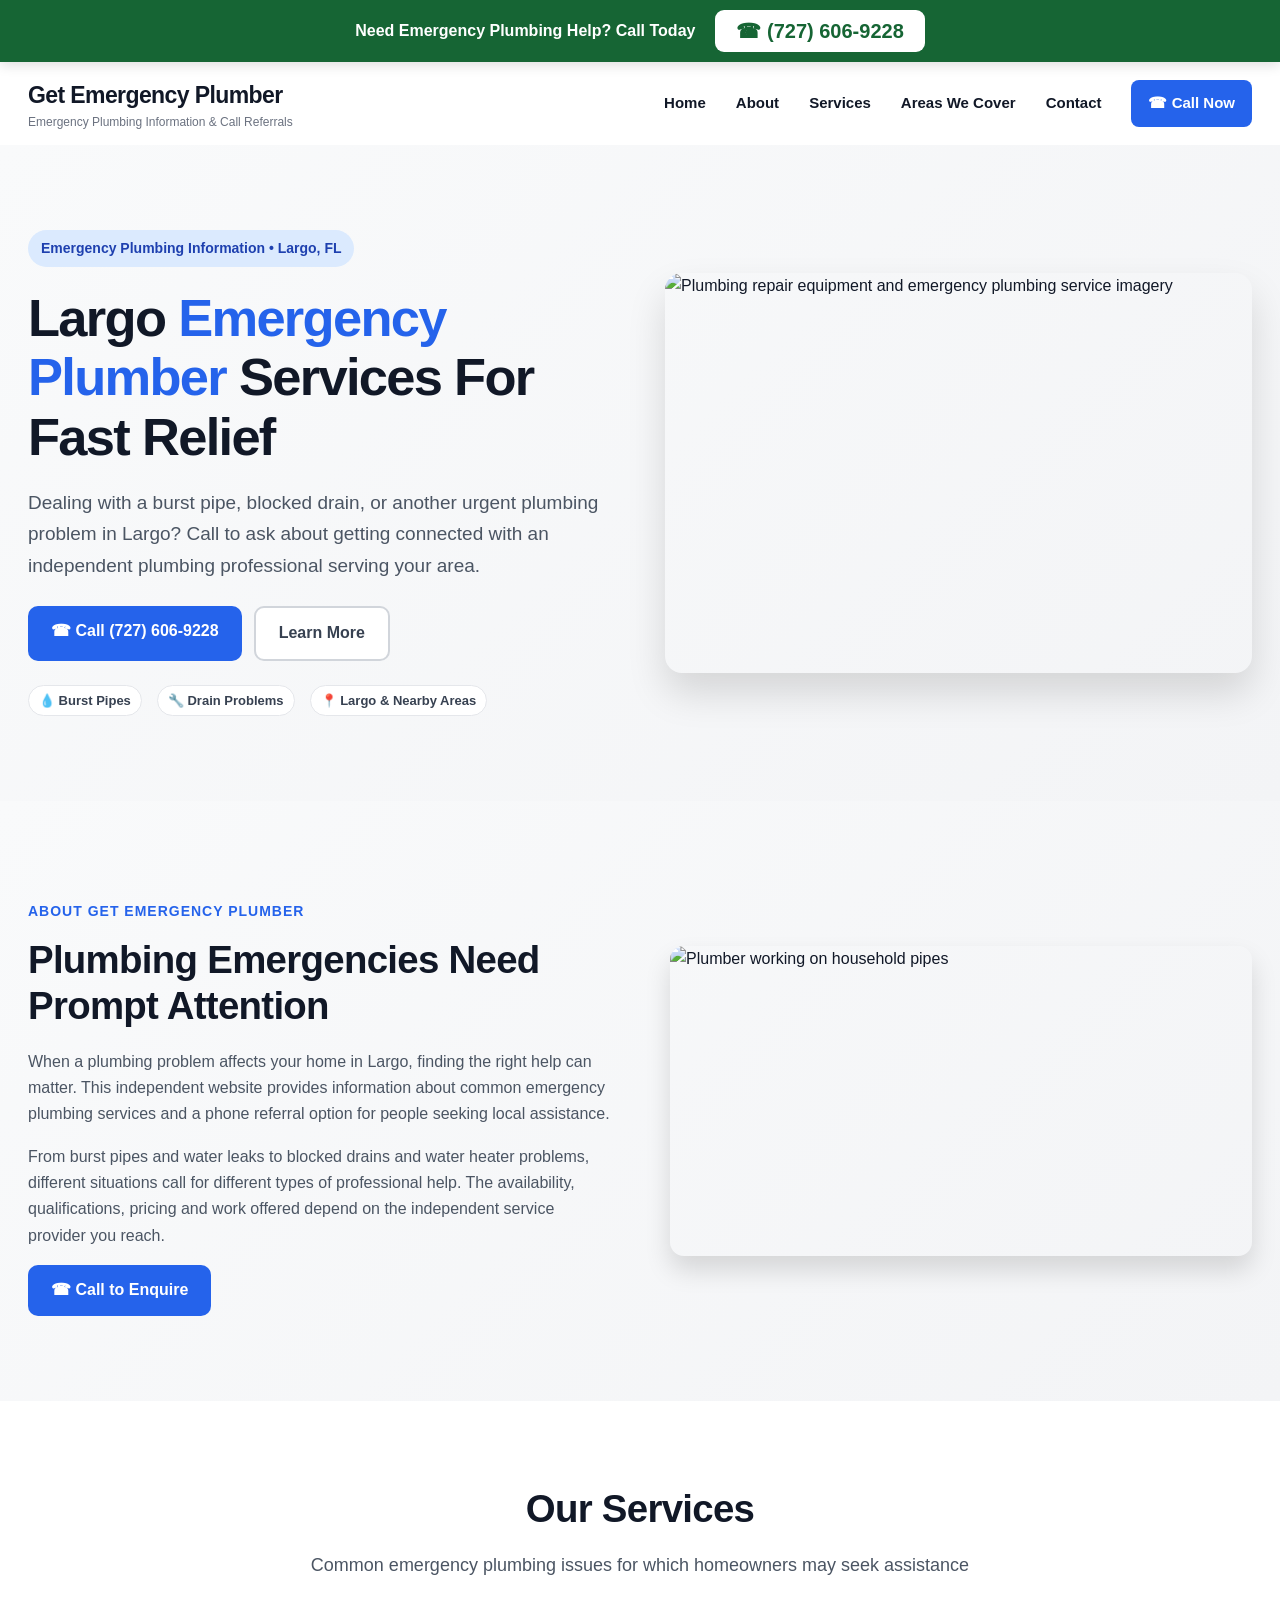
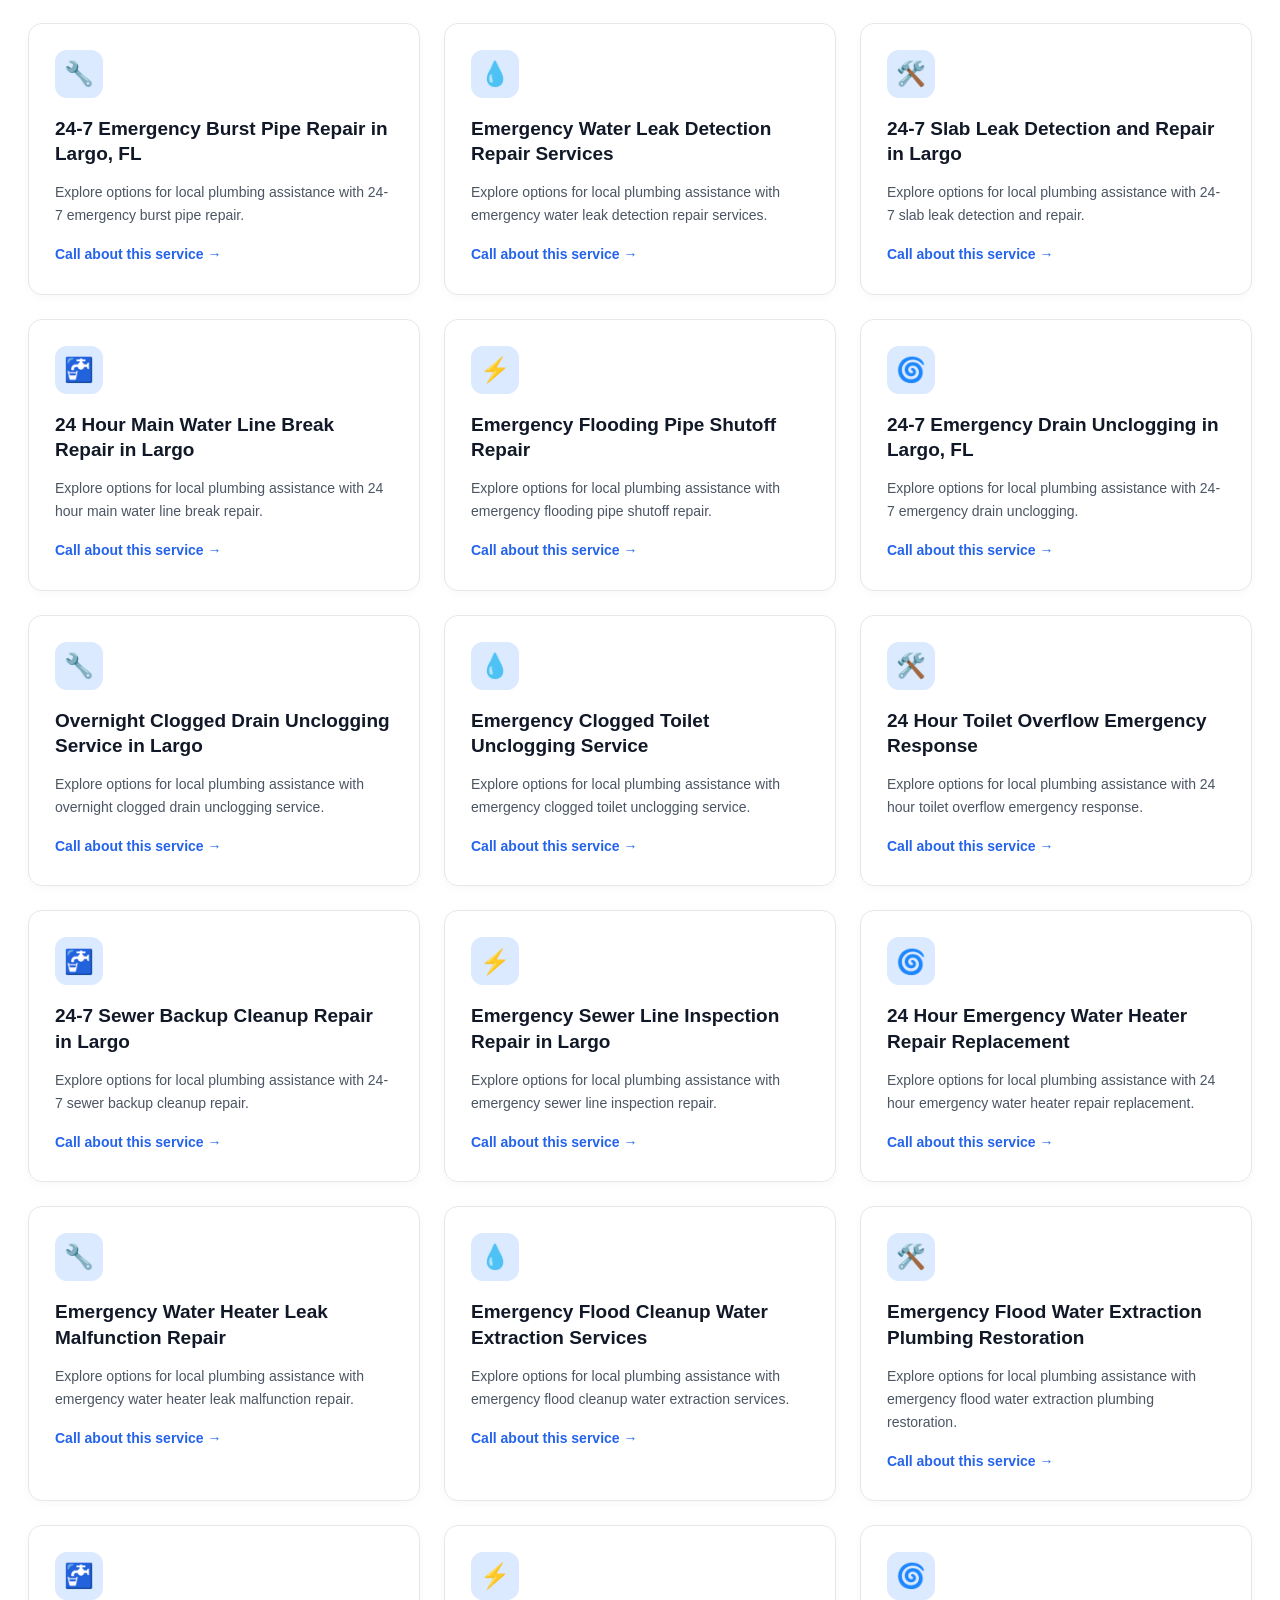
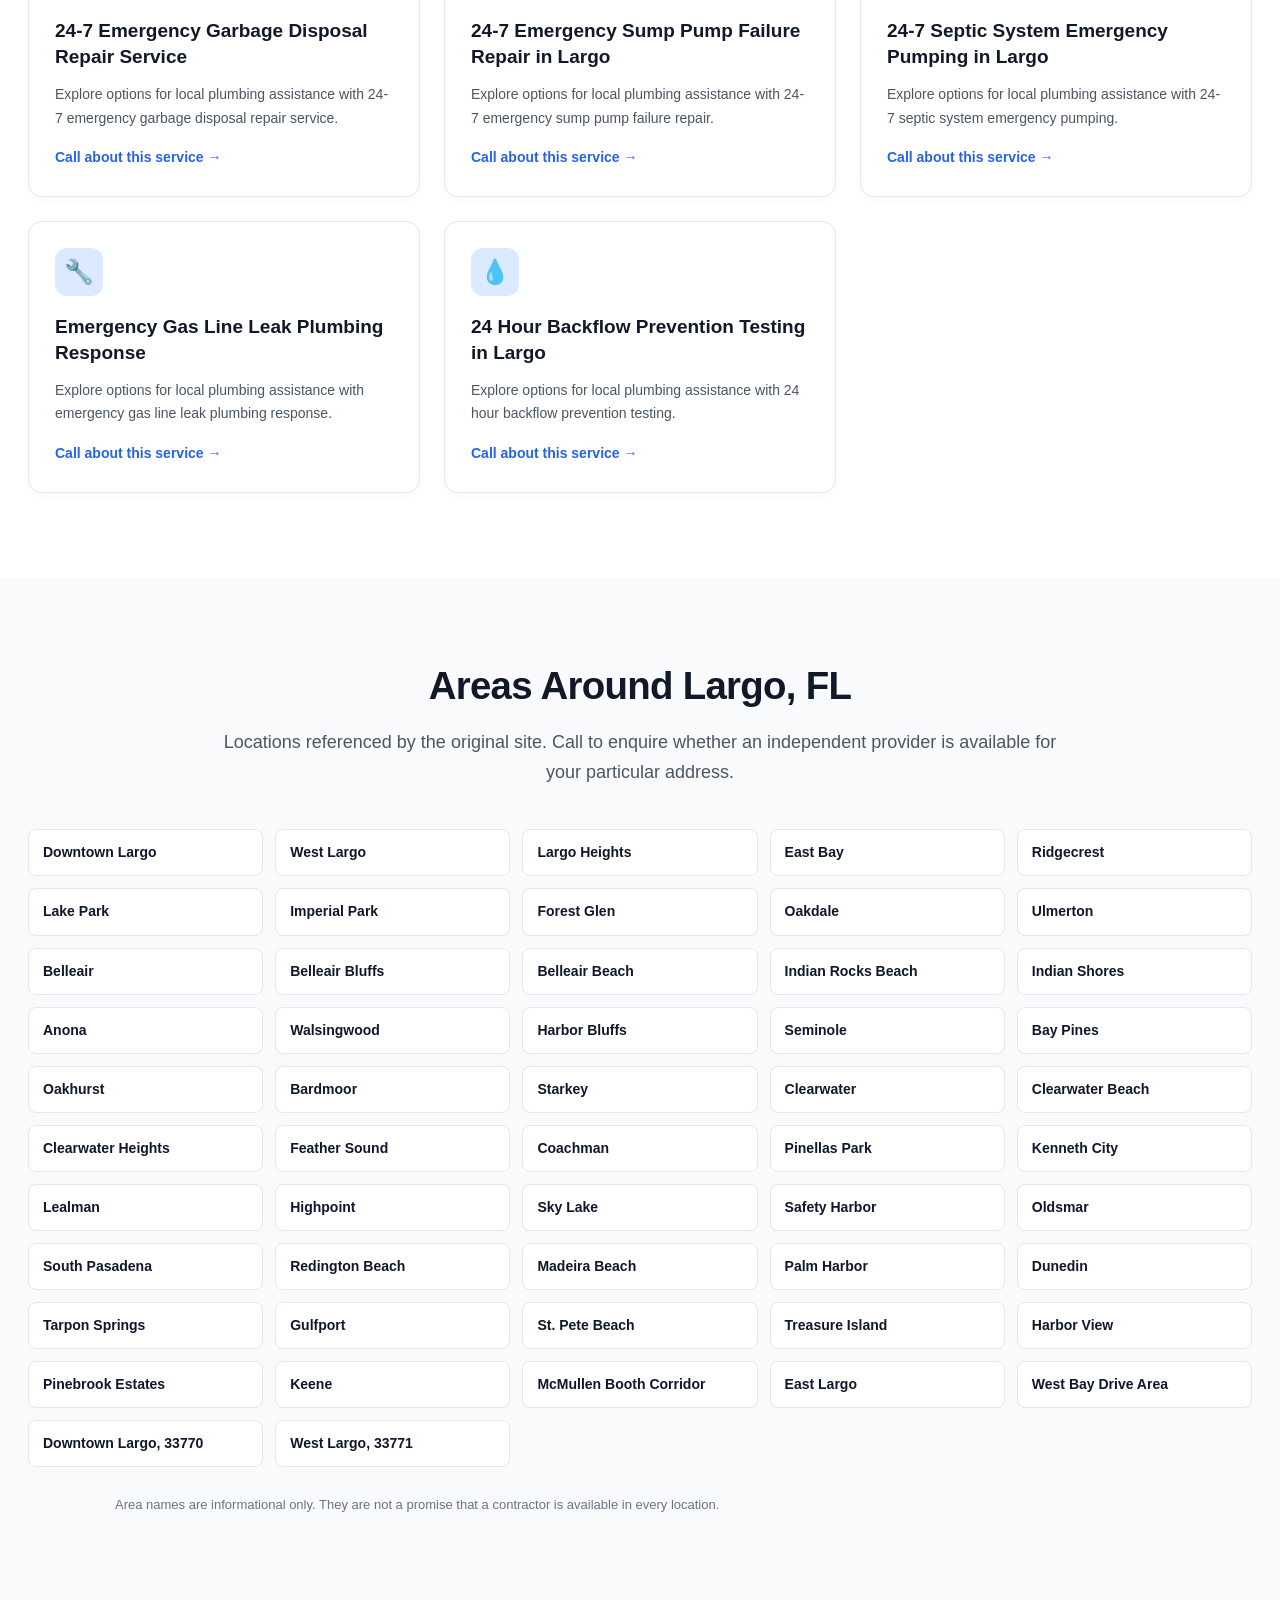
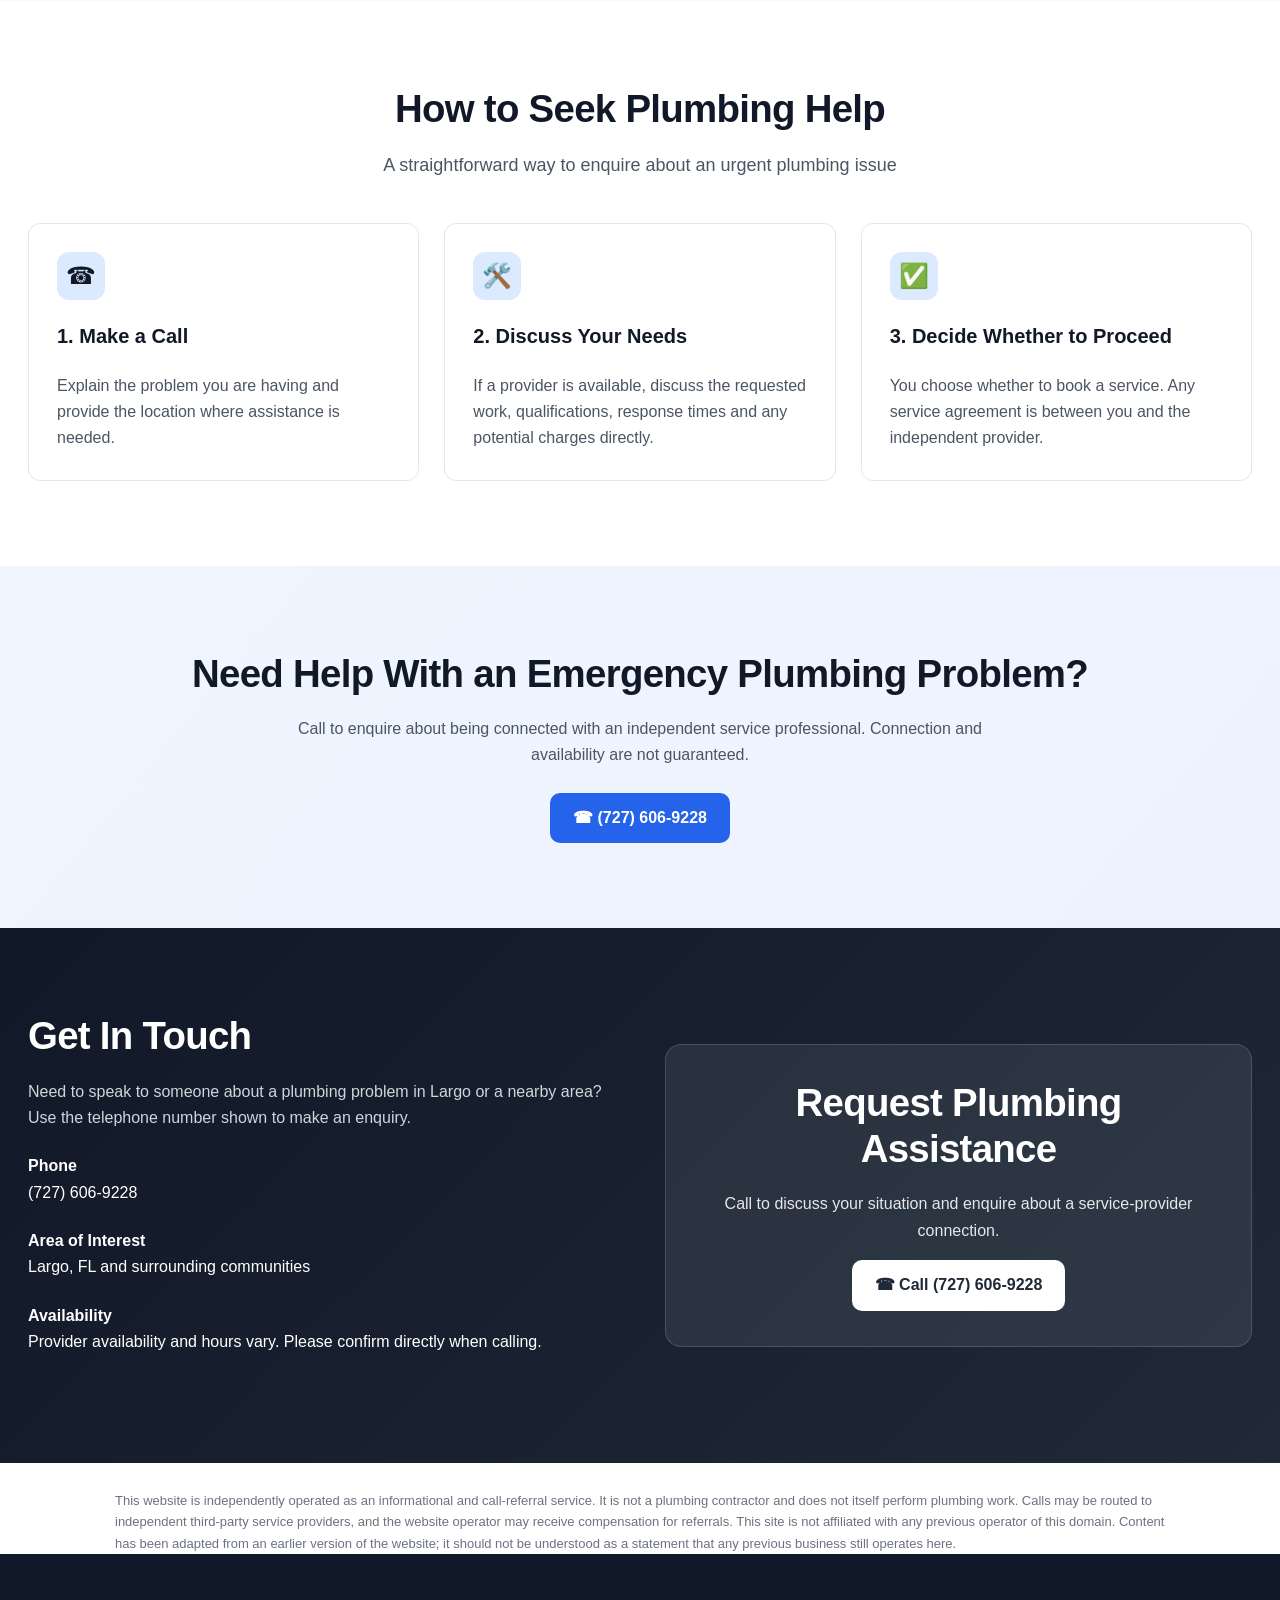
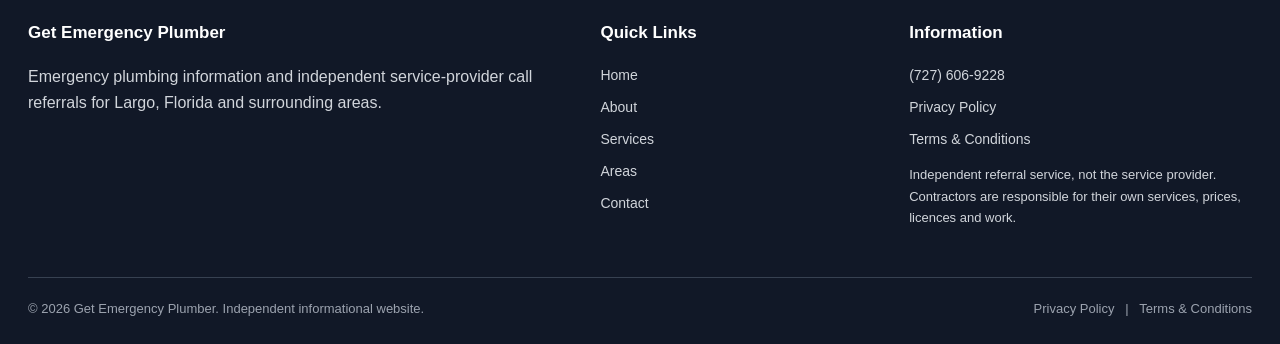
==== index.html @ c69ee67d "Add files via upload" ====
<!doctype html><html lang="en"><head><meta charset="utf-8"><meta name="viewport" content="width=device-width,initial-scale=1"><title>Emergency Plumbing Information in Largo, FL | Get Emergency Plumber</title><meta name="description" content="Looking for emergency plumbing help in Largo, Florida? Explore common plumbing emergencies and call to inquire about connecting with an independent service professional."><link rel="canonical" href="https://getemergencyplumber.com/"><meta property="og:type" content="website"><meta property="og:url" content="https://getemergencyplumber.com/"><meta property="og:title" content="Get Emergency Plumber | Largo, FL"><meta property="og:description" content="Emergency plumbing information and independent contractor call referrals in Largo, Florida."><meta property="og:image" content="https://getemergencyplumber.com/assets/emergency-plumber-largo-banner-33770.jpg"><style>
:root{--navy:#111827;--dark:#1f2937;--blue:#2563eb;--green:#16a34a;--gray:#4b5563;--line:#e5e7eb}*{box-sizing:border-box}html{scroll-behavior:smooth;scroll-padding-top:120px}body{margin:0;color:#111827;background:#fff;font:16px/1.65 Inter,-apple-system,BlinkMacSystemFont,"Segoe UI",Arial,sans-serif}a{color:inherit;text-decoration:none}button{font:inherit;cursor:pointer}img{max-width:100%;display:block}.container{max-width:1280px;padding:0 28px;margin:auto}.call-strip{position:sticky;top:0;z-index:1100;background:#166534;color:#fff;padding:10px 20px;box-shadow:0 3px 12px #0002}.call-strip .strip-inner{max-width:1280px;margin:auto;display:flex;align-items:center;justify-content:center;gap:20px;flex-wrap:wrap}.strip-message{font-size:16px;font-weight:700}.strip-button{display:inline-block;background:#fff;color:#166534;padding:9px 21px;border-radius:9px;font-size:20px;font-weight:800;line-height:1.2;transition:transform .2s}.strip-button:hover,.btn:hover{transform:translateY(-2px)}.main-header{background:#fff;box-shadow:0 4px 9px #0001}.header-content{height:83px;display:flex;align-items:center;justify-content:space-between;gap:25px}.brand-title{font-weight:800;font-size:23px;color:#111827;letter-spacing:-.6px}.brand-sub{font-size:12px;color:#6b7280;line-height:1.2}.nav-links{display:flex;align-items:center;gap:30px;font-weight:600;font-size:15px}.nav-links a:hover{color:var(--blue)}.nav-call{background:#2563eb;color:#fff!important;border-radius:8px;padding:11px 17px}.menu-toggle{display:none;background:none;border:1px solid #d1d5db;border-radius:8px;padding:6px 12px}.hero{background:linear-gradient(135deg,#f9fafb,#f3f4f6);padding:85px 0}.hero-grid,.about-grid,.contact-grid{display:grid;grid-template-columns:1fr 1fr;gap:50px;align-items:center}.hero-label{display:inline-flex;padding:7px 13px;color:#1e40af;background:#dbeafe;border-radius:99px;font-size:14px;font-weight:700}.hero h1{font-size:clamp(36px,4.1vw,54px);line-height:1.13;letter-spacing:-1.7px;margin:21px 0}.hero h1 span{color:#2563eb}.hero p{font-size:19px;color:#4b5563;margin:0 0 25px}.hero-image{width:100%;height:400px;object-fit:cover;border-radius:17px;box-shadow:0 20px 38px #0002}.btn{border-radius:10px;display:inline-block;padding:15px 23px;font-weight:750;transition:transform .2s;line-height:1.3}.btn-primary{background:#2563eb;color:white}.btn-outline{border:2px solid #d1d5db;color:#374151;background:white}.hero-buttons{display:flex;gap:12px;flex-wrap:wrap}.tag-row{margin-top:24px;display:flex;gap:15px;flex-wrap:wrap;color:#374151;font-size:13px;font-weight:650}.tag-row span{background:white;border:1px solid #e5e7eb;border-radius:20px;padding:4px 10px}.section{padding:85px 0}.section-light{background:linear-gradient(135deg,#f9fafb,#f3f4f6)}.section h2{font-size:clamp(29px,3vw,39px);line-height:1.2;letter-spacing:-.7px;margin:0 0 19px}.section p{color:#4b5563}.about-grid{gap:60px}.about-image{width:100%;min-height:310px;max-height:440px;object-fit:cover;border-radius:14px;box-shadow:0 14px 26px #0002}.eyebrow{color:#2563eb!important;font-weight:700;font-size:14px;text-transform:uppercase;letter-spacing:1px}.section-intro{text-align:center;max-width:850px;margin:0 auto 42px}.section-intro p{font-size:18px;margin:0}.service-grid{display:grid;grid-template-columns:repeat(3,minmax(0,1fr));gap:24px}.service-card{padding:26px;border:1px solid #e5e7eb;border-radius:14px;box-shadow:0 2px 10px #00000008;transition:box-shadow .2s}.service-card:hover{box-shadow:0 12px 25px #00000015}.service-icon{height:48px;width:48px;display:flex;align-items:center;justify-content:center;background:#dbeafe;border-radius:12px;font-size:24px;margin-bottom:18px}.service-card h3{font-size:19px;line-height:1.35;margin:0 0 10px}.service-card p{font-size:14px;line-height:1.65}.inline-link{font-size:14px;color:#2563eb;font-weight:700}.areas{background:#f8fafc}.areas-grid{display:grid;grid-template-columns:repeat(auto-fill,minmax(225px,1fr));gap:12px}.area-pill{border:1px solid #e5e7eb;background:white;color:#0f172a;border-radius:8px;padding:11px 14px;font-weight:550;font-size:14px}.inform-grid{display:grid;grid-template-columns:repeat(3,minmax(0,1fr));gap:25px}.inform-card{border:1px solid var(--line);border-radius:12px;padding:28px;background:#fff}.inform-card h3{font-size:20px}.inform-card p{margin-bottom:0}.service-callout{background:linear-gradient(130deg,#eff6ff,#eef2ff);text-align:center}.service-callout p{max-width:760px;margin:0 auto 24px}.contact-section{background:linear-gradient(135deg,#111827,#1f2937);color:white}.contact-section p{color:#d1d5db}.contact-section h2{color:#fff}.contact-detail{margin:22px 0}.contact-detail strong{display:block;color:white}.contact-panel{background:#ffffff14;border:1px solid #ffffff26;border-radius:16px;padding:35px;text-align:center}.contact-panel p{color:#e5e7eb}.contact-panel .btn{background:#fff;color:#1f2937}.disclosure{font-size:13px!important;color:#6b7280!important;max-width:1050px;margin:27px auto 0}.footer{background:#111827;color:white;padding:48px 0 25px}.footer-grid{display:grid;grid-template-columns:2fr 1fr 1.3fr;gap:45px}.footer p,.footer small{color:#d1d5db}.footer h3{font-size:17px}.footer-links{display:grid;gap:9px;font-size:14px;color:#d1d5db}.footer a:hover{text-decoration:underline}.footer-bottom{border-top:1px solid #374151;margin-top:35px;padding-top:20px;color:#9ca3af;font-size:13px;display:flex;gap:12px;flex-wrap:wrap;justify-content:space-between}.floating-call{display:none}.sr-only{position:absolute;width:1px;height:1px;overflow:hidden;clip:rect(0,0,0,0)}@media(max-width:900px){.hero-grid,.about-grid,.contact-grid{grid-template-columns:1fr}.service-grid,.inform-grid{grid-template-columns:repeat(2,1fr)}.hero-image{height:auto;max-height:430px}.nav-links{display:none;position:absolute;left:0;right:0;top:auto;background:#fff;box-shadow:0 7px 12px #0002;padding:20px 30px;flex-direction:column;align-items:flex-start;z-index:1000}.nav-links.open{display:flex}.main-header{position:relative}.menu-toggle{display:block}.footer-grid{grid-template-columns:1fr 1fr}}@media(max-width:600px){.container{padding:0 18px}.call-strip{padding:9px 10px}.strip-message{font-size:13px}.strip-button{font-size:17px;padding:7px 12px}.header-content{height:71px}.brand-title{font-size:20px}.hero,.section{padding:55px 0}.hero-grid,.about-grid{gap:30px}.hero h1{font-size:37px}.hero p{font-size:17px}.hero-image{max-height:280px}.service-grid,.inform-grid,.footer-grid{grid-template-columns:1fr}.section h2{font-size:30px}.hero-buttons .btn{width:100%;text-align:center}.contact-panel{padding:24px}.footer-bottom{display:block}.floating-call{display:block;position:fixed;bottom:18px;right:15px;background:#16a34a;color:#fff;padding:12px 18px;border-radius:45px;z-index:1005;box-shadow:0 5px 20px #0004;font-weight:800}}
</style></head><body>
<div class="call-strip"><div class="strip-inner"><span class="strip-message">Need Emergency Plumbing Help? Call Today</span><a class="strip-button" href="tel:17276069228" aria-label="Call 727 606 9228">☎ (727) 606-9228</a></div></div>
<header class="main-header"><div class="container header-content"><a href="https://getemergencyplumber.com/" aria-label="Get Emergency Plumber home"><div class="brand-title">Get Emergency Plumber</div><div class="brand-sub">Emergency Plumbing Information &amp; Call Referrals</div></a><button type="button" class="menu-toggle" id="menu-toggle" aria-expanded="false" aria-controls="primary-nav">☰ Menu</button><nav id="primary-nav" class="nav-links" aria-label="Main navigation"><a href="#home">Home</a><a href="#about">About</a><a href="#services">Services</a><a href="#areas">Areas We Cover</a><a href="#contact">Contact</a><a href="tel:17276069228" class="nav-call">☎ Call Now</a></nav></div></header>
<main><section class="hero" id="home"><div class="container hero-grid"><div><span class="hero-label">Emergency Plumbing Information • Largo, FL</span><h1>Largo <span>Emergency Plumber</span> Services For Fast Relief</h1><p>Dealing with a burst pipe, blocked drain, or another urgent plumbing problem in Largo? Call to ask about getting connected with an independent plumbing professional serving your area.</p><div class="hero-buttons"><a href="tel:17276069228" class="btn btn-primary">☎ Call (727) 606-9228</a><a href="#services" class="btn btn-outline">Learn More</a></div><div class="tag-row"><span>💧 Burst Pipes</span><span>🔧 Drain Problems</span><span>📍 Largo &amp; Nearby Areas</span></div></div><div><img class="hero-image" src="assets/emergency-plumber-largo-banner-33770.jpg" alt="Plumbing repair equipment and emergency plumbing service imagery"></div></div></section>
<section class="section section-light" id="about"><div class="container about-grid"><div><p class="eyebrow">About Get Emergency Plumber</p><h2>Plumbing Emergencies Need Prompt Attention</h2><p>When a plumbing problem affects your home in Largo, finding the right help can matter. This independent website provides information about common emergency plumbing services and a phone referral option for people seeking local assistance.</p><p>From burst pipes and water leaks to blocked drains and water heater problems, different situations call for different types of professional help. The availability, qualifications, pricing and work offered depend on the independent service provider you reach.</p><a class="btn btn-primary" href="tel:17276069228">☎ Call to Enquire</a></div><img class="about-image" src="assets/emergency-plumber-largo-about-33770.jpg" alt="Plumber working on household pipes"></div></section>
<section class="section" id="services"><div class="container"><div class="section-intro"><h2>Our Services</h2><p>Common emergency plumbing issues for which homeowners may seek assistance</p></div><div class="service-grid"><article class="service-card"><div class="service-icon">🔧</div><h3>24-7 Emergency Burst Pipe Repair in Largo, FL</h3><p>Explore options for local plumbing assistance with 24-7 emergency burst pipe repair.</p><a href="tel:17276069228" class="inline-link">Call about this service →</a></article>
<article class="service-card"><div class="service-icon">💧</div><h3>Emergency Water Leak Detection Repair Services</h3><p>Explore options for local plumbing assistance with emergency water leak detection repair services.</p><a href="tel:17276069228" class="inline-link">Call about this service →</a></article>
<article class="service-card"><div class="service-icon">🛠️</div><h3>24-7 Slab Leak Detection and Repair in Largo</h3><p>Explore options for local plumbing assistance with 24-7 slab leak detection and repair.</p><a href="tel:17276069228" class="inline-link">Call about this service →</a></article>
<article class="service-card"><div class="service-icon">🚰</div><h3>24 Hour Main Water Line Break Repair in Largo</h3><p>Explore options for local plumbing assistance with 24 hour main water line break repair.</p><a href="tel:17276069228" class="inline-link">Call about this service →</a></article>
<article class="service-card"><div class="service-icon">⚡</div><h3>Emergency Flooding Pipe Shutoff Repair</h3><p>Explore options for local plumbing assistance with emergency flooding pipe shutoff repair.</p><a href="tel:17276069228" class="inline-link">Call about this service →</a></article>
<article class="service-card"><div class="service-icon">🌀</div><h3>24-7 Emergency Drain Unclogging in Largo, FL</h3><p>Explore options for local plumbing assistance with 24-7 emergency drain unclogging.</p><a href="tel:17276069228" class="inline-link">Call about this service →</a></article>
<article class="service-card"><div class="service-icon">🔧</div><h3>Overnight Clogged Drain Unclogging Service in Largo</h3><p>Explore options for local plumbing assistance with overnight clogged drain unclogging service.</p><a href="tel:17276069228" class="inline-link">Call about this service →</a></article>
<article class="service-card"><div class="service-icon">💧</div><h3>Emergency Clogged Toilet Unclogging Service</h3><p>Explore options for local plumbing assistance with emergency clogged toilet unclogging service.</p><a href="tel:17276069228" class="inline-link">Call about this service →</a></article>
<article class="service-card"><div class="service-icon">🛠️</div><h3>24 Hour Toilet Overflow Emergency Response</h3><p>Explore options for local plumbing assistance with 24 hour toilet overflow emergency response.</p><a href="tel:17276069228" class="inline-link">Call about this service →</a></article>
<article class="service-card"><div class="service-icon">🚰</div><h3>24-7 Sewer Backup Cleanup Repair in Largo</h3><p>Explore options for local plumbing assistance with 24-7 sewer backup cleanup repair.</p><a href="tel:17276069228" class="inline-link">Call about this service →</a></article>
<article class="service-card"><div class="service-icon">⚡</div><h3>Emergency Sewer Line Inspection Repair in Largo</h3><p>Explore options for local plumbing assistance with emergency sewer line inspection repair.</p><a href="tel:17276069228" class="inline-link">Call about this service →</a></article>
<article class="service-card"><div class="service-icon">🌀</div><h3>24 Hour Emergency Water Heater Repair Replacement</h3><p>Explore options for local plumbing assistance with 24 hour emergency water heater repair replacement.</p><a href="tel:17276069228" class="inline-link">Call about this service →</a></article>
<article class="service-card"><div class="service-icon">🔧</div><h3>Emergency Water Heater Leak Malfunction Repair</h3><p>Explore options for local plumbing assistance with emergency water heater leak malfunction repair.</p><a href="tel:17276069228" class="inline-link">Call about this service →</a></article>
<article class="service-card"><div class="service-icon">💧</div><h3>Emergency Flood Cleanup Water Extraction Services</h3><p>Explore options for local plumbing assistance with emergency flood cleanup water extraction services.</p><a href="tel:17276069228" class="inline-link">Call about this service →</a></article>
<article class="service-card"><div class="service-icon">🛠️</div><h3>Emergency Flood Water Extraction Plumbing Restoration</h3><p>Explore options for local plumbing assistance with emergency flood water extraction plumbing restoration.</p><a href="tel:17276069228" class="inline-link">Call about this service →</a></article>
<article class="service-card"><div class="service-icon">🚰</div><h3>24-7 Emergency Garbage Disposal Repair Service</h3><p>Explore options for local plumbing assistance with 24-7 emergency garbage disposal repair service.</p><a href="tel:17276069228" class="inline-link">Call about this service →</a></article>
<article class="service-card"><div class="service-icon">⚡</div><h3>24-7 Emergency Sump Pump Failure Repair in Largo</h3><p>Explore options for local plumbing assistance with 24-7 emergency sump pump failure repair.</p><a href="tel:17276069228" class="inline-link">Call about this service →</a></article>
<article class="service-card"><div class="service-icon">🌀</div><h3>24-7 Septic System Emergency Pumping in Largo</h3><p>Explore options for local plumbing assistance with 24-7 septic system emergency pumping.</p><a href="tel:17276069228" class="inline-link">Call about this service →</a></article>
<article class="service-card"><div class="service-icon">🔧</div><h3>Emergency Gas Line Leak Plumbing Response</h3><p>Explore options for local plumbing assistance with emergency gas line leak plumbing response.</p><a href="tel:17276069228" class="inline-link">Call about this service →</a></article>
<article class="service-card"><div class="service-icon">💧</div><h3>24 Hour Backflow Prevention Testing in Largo</h3><p>Explore options for local plumbing assistance with 24 hour backflow prevention testing.</p><a href="tel:17276069228" class="inline-link">Call about this service →</a></article></div></div></section>
<section class="section areas" id="areas"><div class="container"><div class="section-intro"><h2>Areas Around Largo, FL</h2><p>Locations referenced by the original site. Call to enquire whether an independent provider is available for your particular address.</p></div><div class="areas-grid"><span class="area-pill">Downtown Largo</span>
<span class="area-pill">West Largo</span>
<span class="area-pill">Largo Heights</span>
<span class="area-pill">East Bay</span>
<span class="area-pill">Ridgecrest</span>
<span class="area-pill">Lake Park</span>
<span class="area-pill">Imperial Park</span>
<span class="area-pill">Forest Glen</span>
<span class="area-pill">Oakdale</span>
<span class="area-pill">Ulmerton</span>
<span class="area-pill">Belleair</span>
<span class="area-pill">Belleair Bluffs</span>
<span class="area-pill">Belleair Beach</span>
<span class="area-pill">Indian Rocks Beach</span>
<span class="area-pill">Indian Shores</span>
<span class="area-pill">Anona</span>
<span class="area-pill">Walsingwood</span>
<span class="area-pill">Harbor Bluffs</span>
<span class="area-pill">Seminole</span>
<span class="area-pill">Bay Pines</span>
<span class="area-pill">Oakhurst</span>
<span class="area-pill">Bardmoor</span>
<span class="area-pill">Starkey</span>
<span class="area-pill">Clearwater</span>
<span class="area-pill">Clearwater Beach</span>
<span class="area-pill">Clearwater Heights</span>
<span class="area-pill">Feather Sound</span>
<span class="area-pill">Coachman</span>
<span class="area-pill">Pinellas Park</span>
<span class="area-pill">Kenneth City</span>
<span class="area-pill">Lealman</span>
<span class="area-pill">Highpoint</span>
<span class="area-pill">Sky Lake</span>
<span class="area-pill">Safety Harbor</span>
<span class="area-pill">Oldsmar</span>
<span class="area-pill">South Pasadena</span>
<span class="area-pill">Redington Beach</span>
<span class="area-pill">Madeira Beach</span>
<span class="area-pill">Palm Harbor</span>
<span class="area-pill">Dunedin</span>
<span class="area-pill">Tarpon Springs</span>
<span class="area-pill">Gulfport</span>
<span class="area-pill">St. Pete Beach</span>
<span class="area-pill">Treasure Island</span>
<span class="area-pill">Harbor View</span>
<span class="area-pill">Pinebrook Estates</span>
<span class="area-pill">Keene</span>
<span class="area-pill">McMullen Booth Corridor</span>
<span class="area-pill">East Largo</span>
<span class="area-pill">West Bay Drive Area</span>
<span class="area-pill">Downtown Largo, 33770</span>
<span class="area-pill">West Largo, 33771</span></div><p class="disclosure">Area names are informational only. They are not a promise that a contractor is available in every location.</p></div></section>
<section class="section"><div class="container"><div class="section-intro"><h2>How to Seek Plumbing Help</h2><p>A straightforward way to enquire about an urgent plumbing issue</p></div><div class="inform-grid"><div class="inform-card"><div class="service-icon">☎</div><h3>1. Make a Call</h3><p>Explain the problem you are having and provide the location where assistance is needed.</p></div><div class="inform-card"><div class="service-icon">🛠️</div><h3>2. Discuss Your Needs</h3><p>If a provider is available, discuss the requested work, qualifications, response times and any potential charges directly.</p></div><div class="inform-card"><div class="service-icon">✅</div><h3>3. Decide Whether to Proceed</h3><p>You choose whether to book a service. Any service agreement is between you and the independent provider.</p></div></div></div></section>
<section class="section service-callout"><div class="container"><h2>Need Help With an Emergency Plumbing Problem?</h2><p>Call to enquire about being connected with an independent service professional. Connection and availability are not guaranteed.</p><a href="tel:17276069228" class="btn btn-primary">☎ (727) 606-9228</a></div></section>
<section class="section contact-section" id="contact"><div class="container contact-grid"><div><h2>Get In Touch</h2><p>Need to speak to someone about a plumbing problem in Largo or a nearby area? Use the telephone number shown to make an enquiry.</p><div class="contact-detail"><strong>Phone</strong>(727) 606-9228</div><div class="contact-detail"><strong>Area of Interest</strong>Largo, FL and surrounding communities</div><div class="contact-detail"><strong>Availability</strong>Provider availability and hours vary. Please confirm directly when calling.</div></div><div class="contact-panel"><h2>Request Plumbing Assistance</h2><p>Call to discuss your situation and enquire about a service-provider connection.</p><a href="tel:17276069228" class="btn">☎ Call (727) 606-9228</a></div></div></section>
<div class="container"><p class="disclosure">This website is independently operated as an informational and call-referral service. It is not a plumbing contractor and does not itself perform plumbing work. Calls may be routed to independent third-party service providers, and the website operator may receive compensation for referrals. This site is not affiliated with any previous operator of this domain. Content has been adapted from an earlier version of the website; it should not be understood as a statement that any previous business still operates here.</p></div>
</main><footer class="footer"><div class="container"><div class="footer-grid"><div><h3>Get Emergency Plumber</h3><p>Emergency plumbing information and independent service-provider call referrals for Largo, Florida and surrounding areas.</p></div><div><h3>Quick Links</h3><div class="footer-links"><a href="#home">Home</a><a href="#about">About</a><a href="#services">Services</a><a href="#areas">Areas</a><a href="#contact">Contact</a></div></div><div><h3>Information</h3><div class="footer-links"><a href="tel:17276069228">(727) 606-9228</a><a href="https://getemergencyplumber.com/privacy.html">Privacy Policy</a><a href="https://getemergencyplumber.com/terms.html">Terms &amp; Conditions</a></div><p style="font-size:13px">Independent referral service, not the service provider. Contractors are responsible for their own services, prices, licences and work.</p></div></div><div class="footer-bottom"><span>© 2026 Get Emergency Plumber. Independent informational website.</span><span><a href="https://getemergencyplumber.com/privacy.html">Privacy Policy</a> &nbsp; | &nbsp; <a href="https://getemergencyplumber.com/terms.html">Terms &amp; Conditions</a></span></div></div></footer><a class="floating-call" href="tel:17276069228" aria-label="Call now">☎ Call Now</a><script>const menu=document.getElementById('menu-toggle'),nav=document.getElementById('primary-nav');menu.addEventListener('click',()=>{let open=nav.classList.toggle('open');menu.setAttribute('aria-expanded',open?'true':'false')});nav.querySelectorAll('a').forEach(a=>a.addEventListener('click',()=>{nav.classList.remove('open');menu.setAttribute('aria-expanded','false')}));</script></body></html>
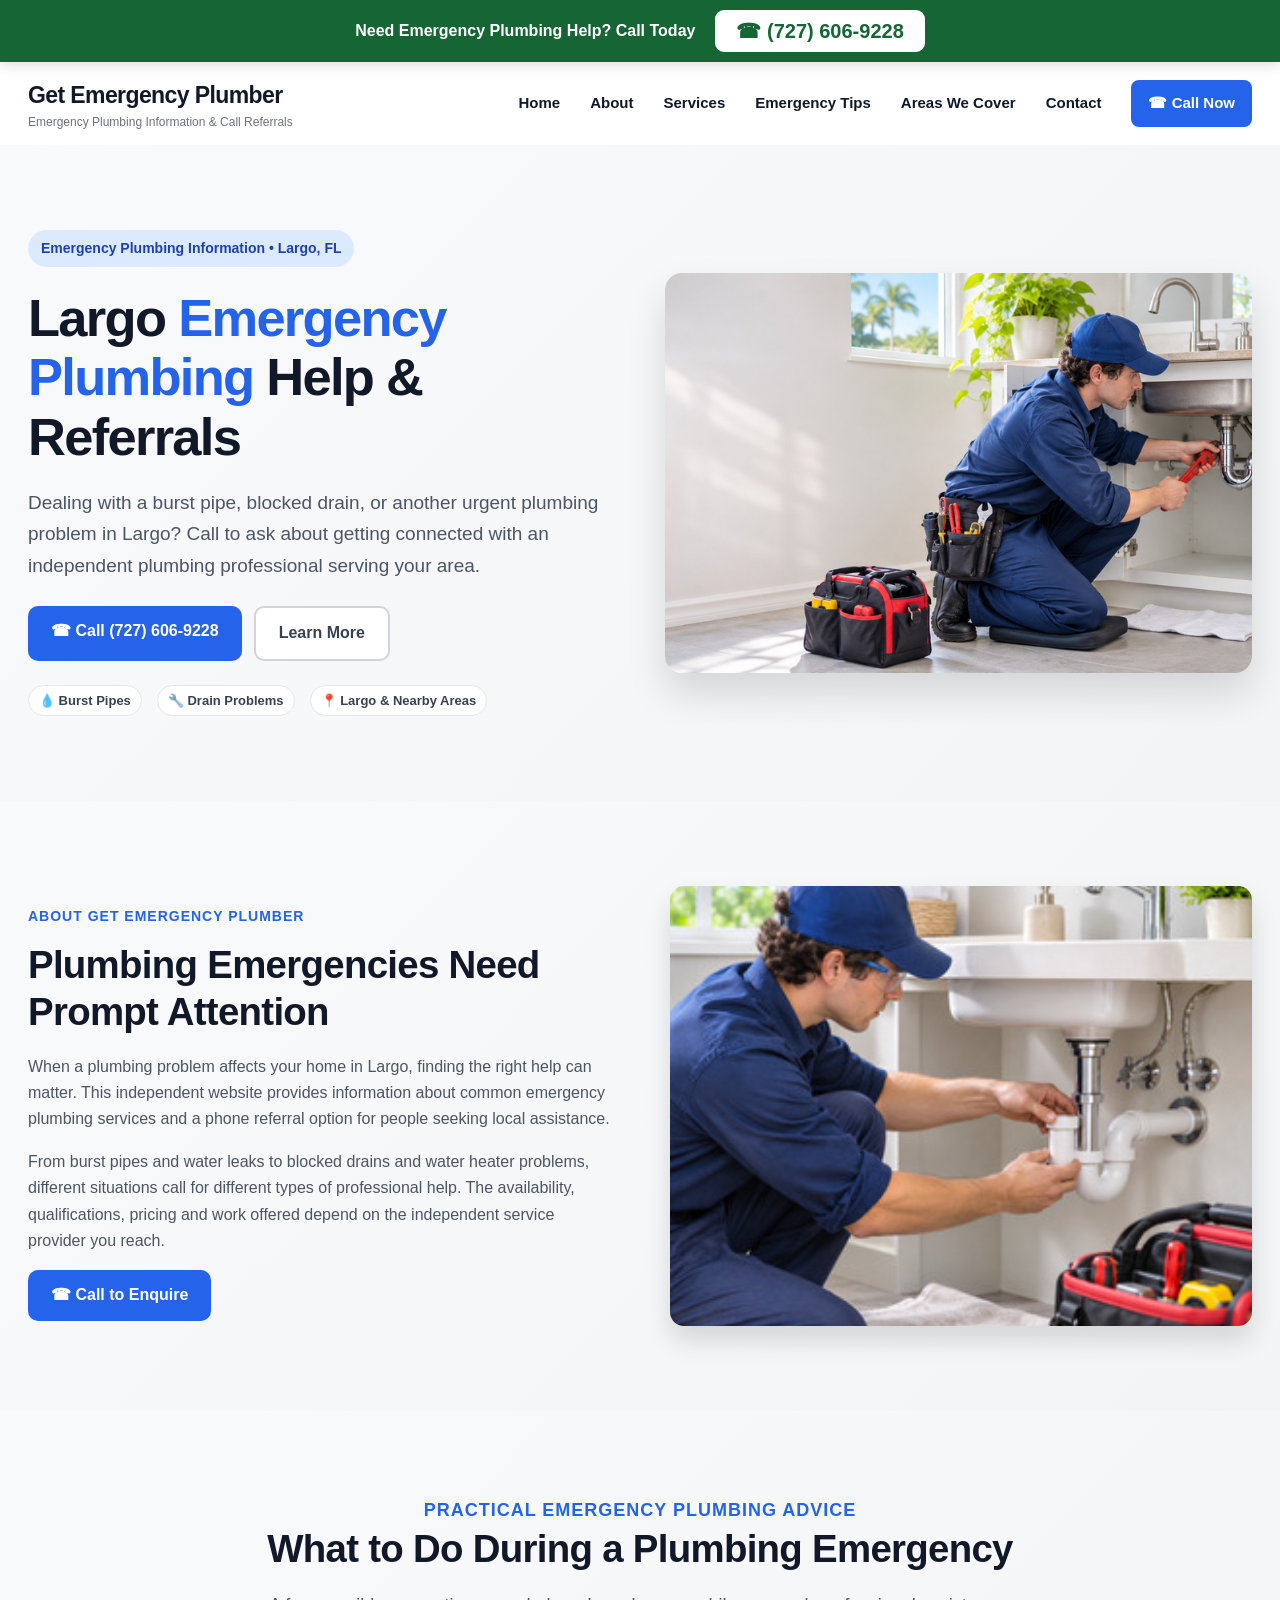
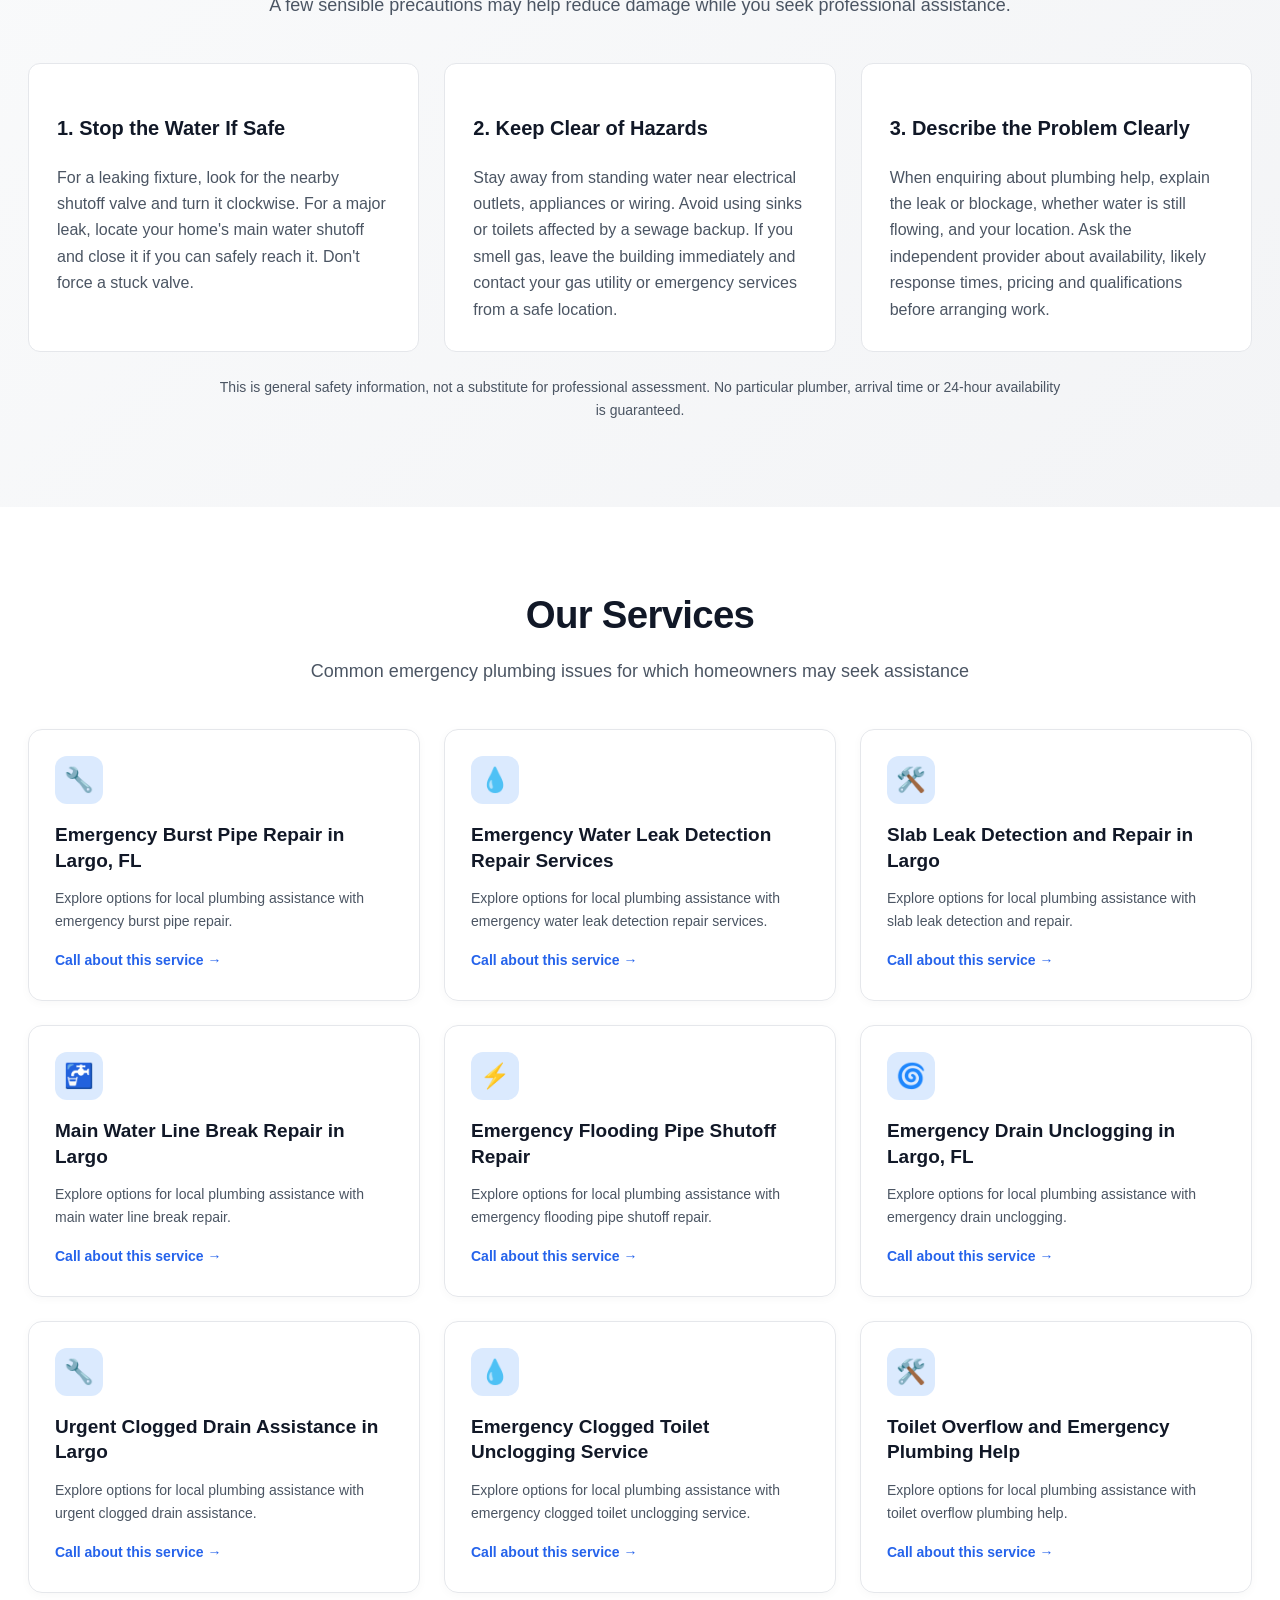
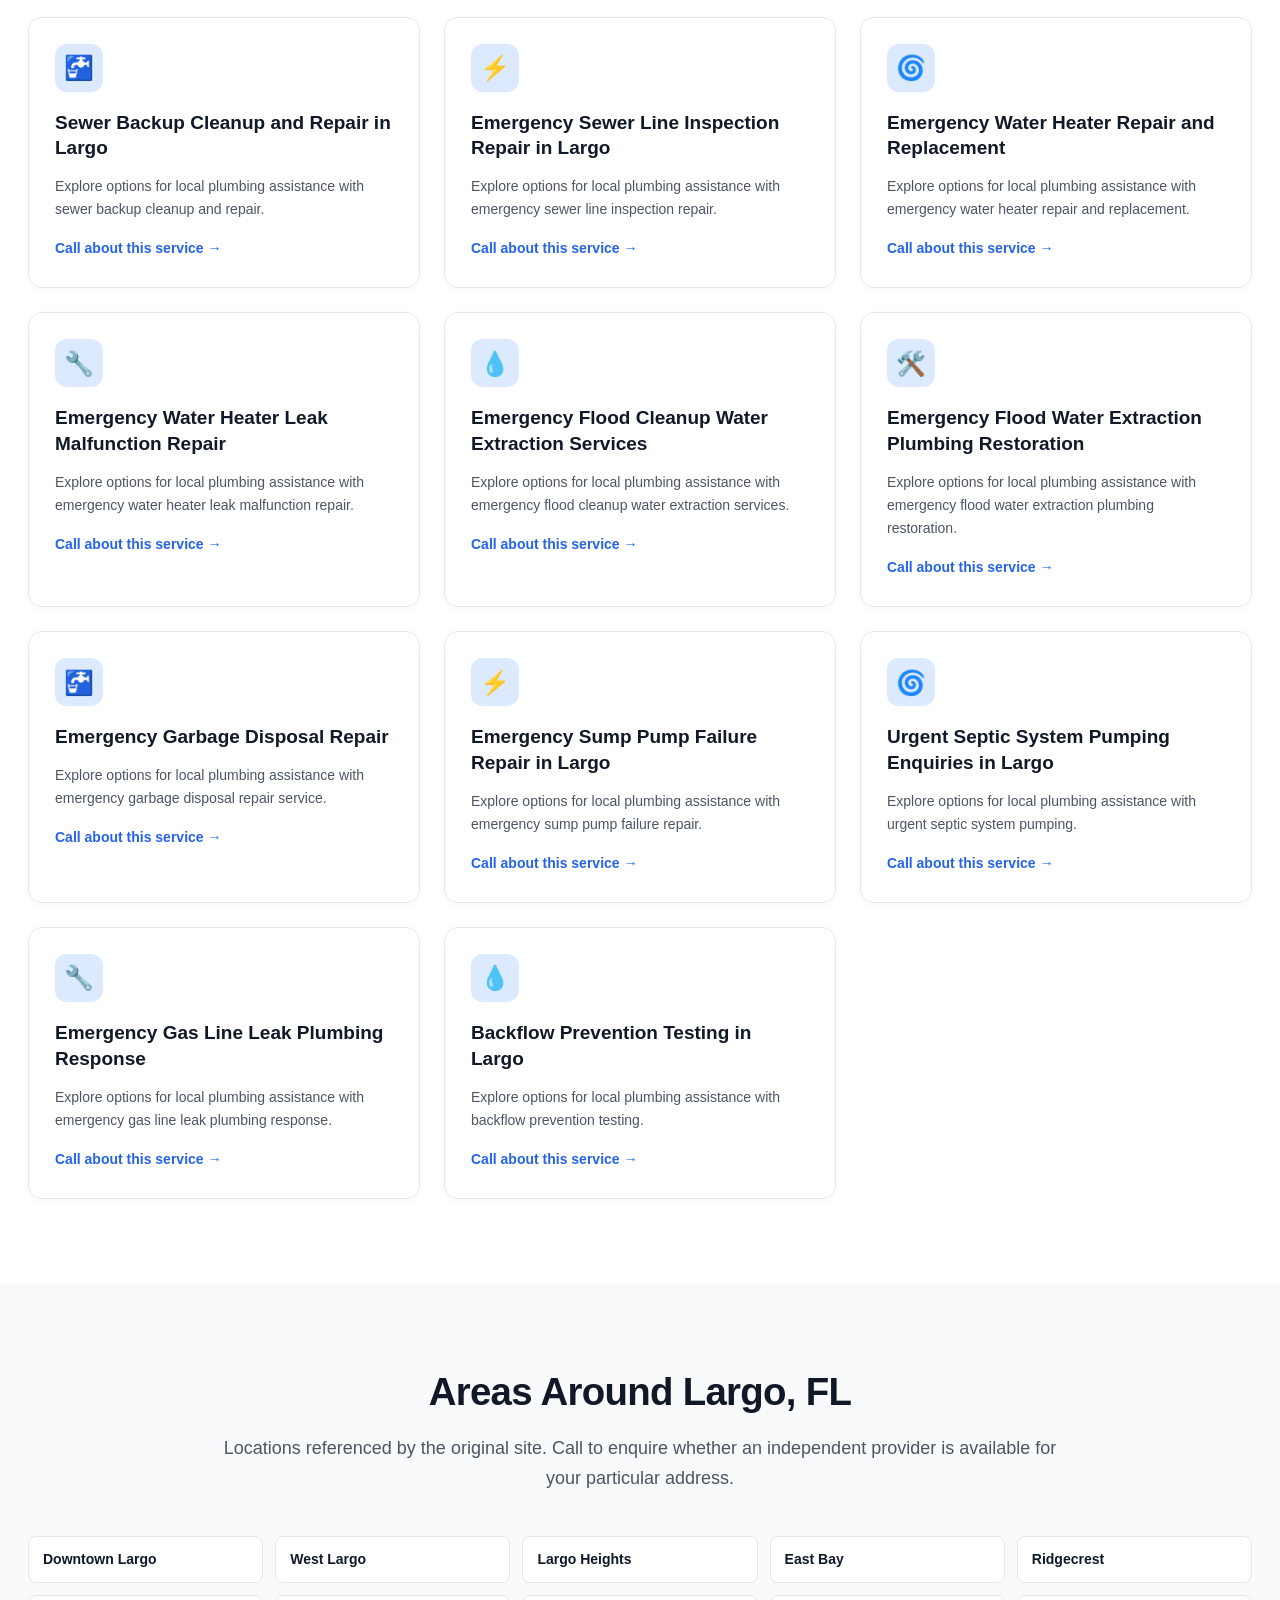
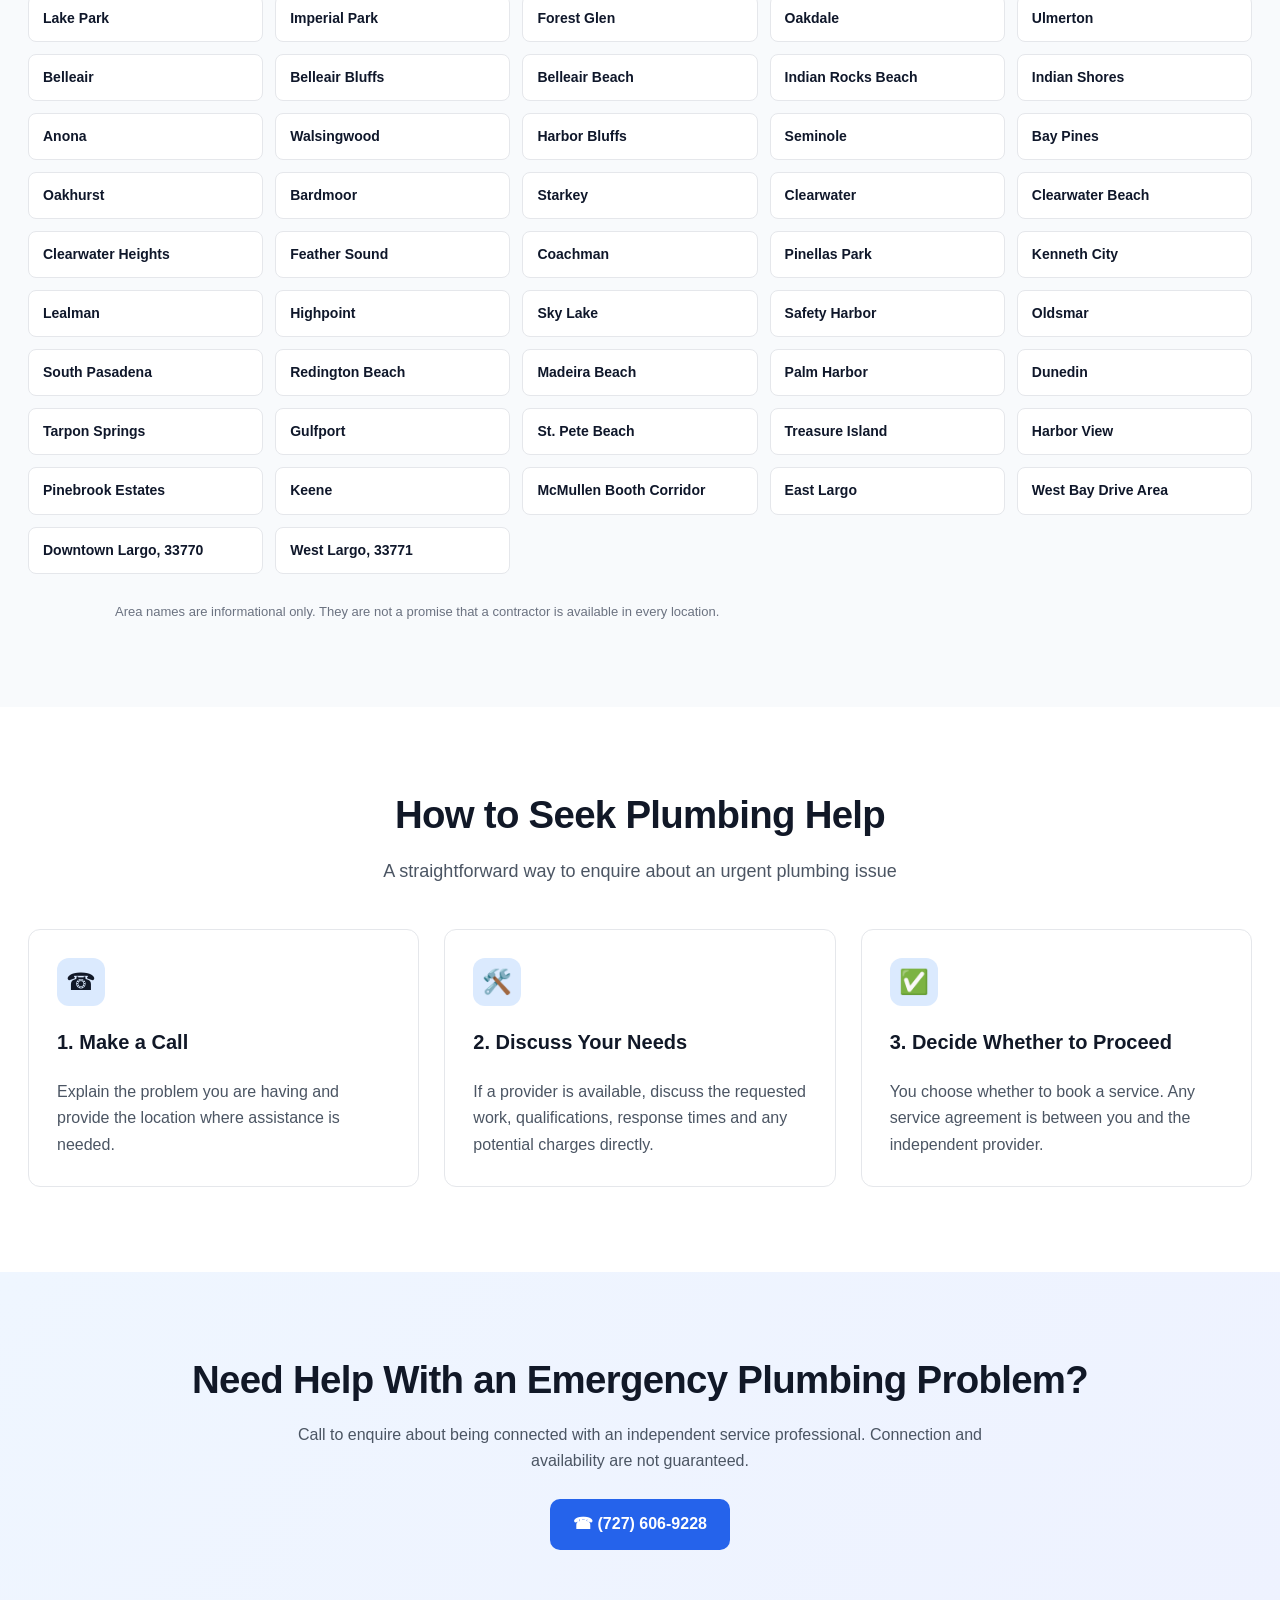
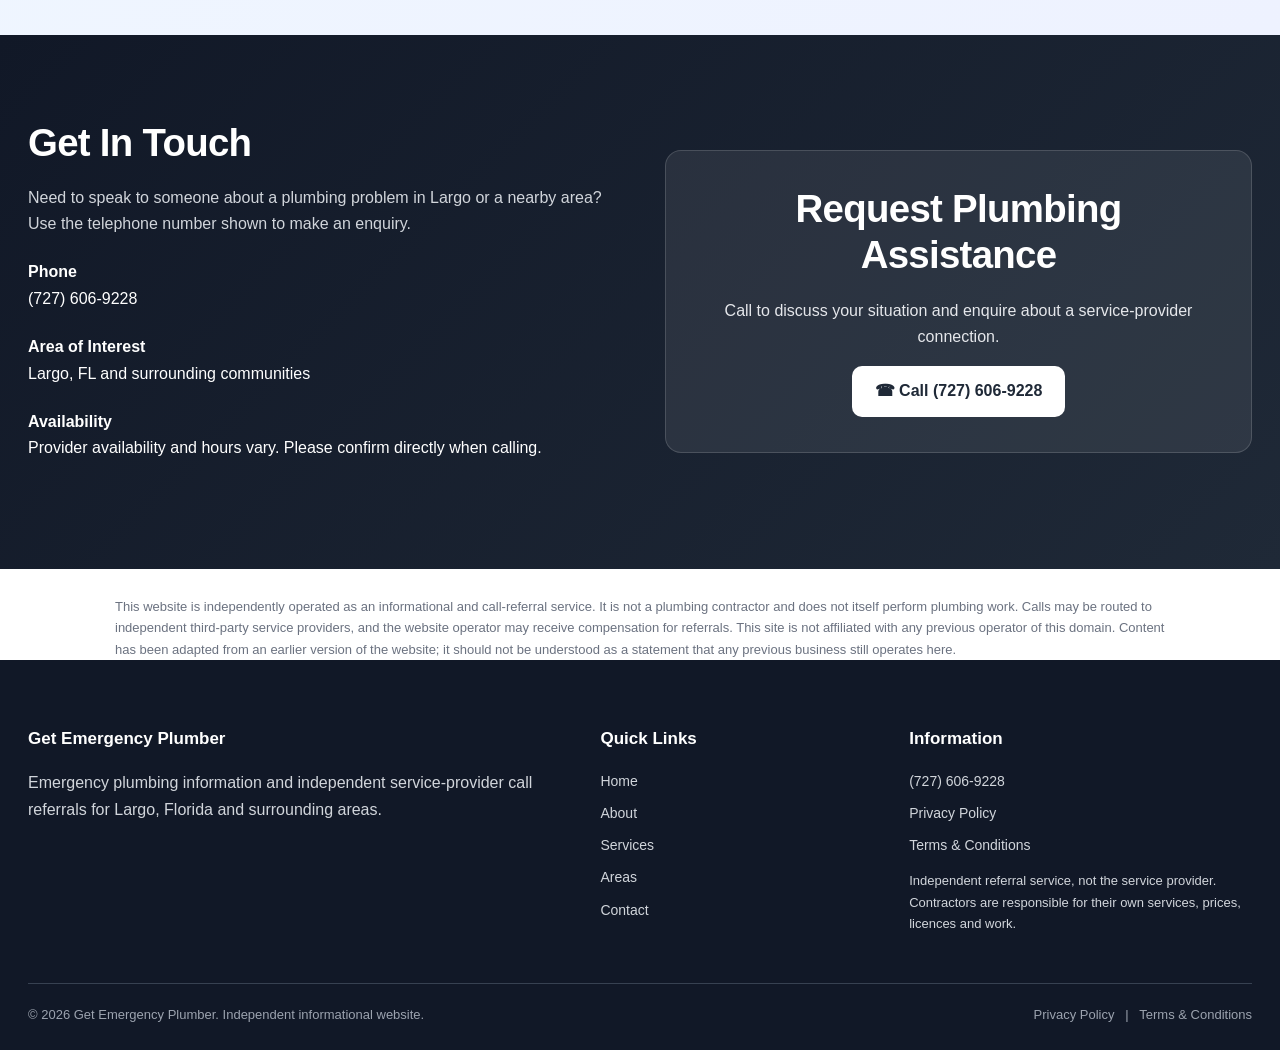
==== commit 52b45d34: "Add files via upload" ====
--- a/index.html
+++ b/index.html
@@ -1,30 +1,31 @@
-<!doctype html><html lang="en"><head><meta charset="utf-8"><meta name="viewport" content="width=device-width,initial-scale=1"><title>Emergency Plumbing Information in Largo, FL | Get Emergency Plumber</title><meta name="description" content="Looking for emergency plumbing help in Largo, Florida? Explore common plumbing emergencies and call to inquire about connecting with an independent service professional."><link rel="canonical" href="https://getemergencyplumber.com/"><meta property="og:type" content="website"><meta property="og:url" content="https://getemergencyplumber.com/"><meta property="og:title" content="Get Emergency Plumber | Largo, FL"><meta property="og:description" content="Emergency plumbing information and independent contractor call referrals in Largo, Florida."><meta property="og:image" content="https://getemergencyplumber.com/assets/emergency-plumber-largo-banner-33770.jpg"><style>
+<!DOCTYPE html>
+<html lang="en"><head><meta charset="utf-8"/><meta content="width=device-width,initial-scale=1" name="viewport"/><title>Emergency Plumbing Information in Largo, FL | Get Emergency Plumber</title><meta content="Looking for emergency plumbing help in Largo, Florida? Explore common plumbing emergencies and call to inquire about connecting with an independent service professional." name="description"/><link href="https://getemergencyplumber.com/" rel="canonical"/><meta content="website" property="og:type"/><meta content="https://getemergencyplumber.com/" property="og:url"/><meta content="Get Emergency Plumber | Largo, FL" property="og:title"/><meta content="Emergency plumbing information and independent contractor call referrals in Largo, Florida." property="og:description"/><meta content="https://getemergencyplumber.com/assets/emergency-plumber-largo-banner-33770.jpg" property="og:image"/><style>
 :root{--navy:#111827;--dark:#1f2937;--blue:#2563eb;--green:#16a34a;--gray:#4b5563;--line:#e5e7eb}*{box-sizing:border-box}html{scroll-behavior:smooth;scroll-padding-top:120px}body{margin:0;color:#111827;background:#fff;font:16px/1.65 Inter,-apple-system,BlinkMacSystemFont,"Segoe UI",Arial,sans-serif}a{color:inherit;text-decoration:none}button{font:inherit;cursor:pointer}img{max-width:100%;display:block}.container{max-width:1280px;padding:0 28px;margin:auto}.call-strip{position:sticky;top:0;z-index:1100;background:#166534;color:#fff;padding:10px 20px;box-shadow:0 3px 12px #0002}.call-strip .strip-inner{max-width:1280px;margin:auto;display:flex;align-items:center;justify-content:center;gap:20px;flex-wrap:wrap}.strip-message{font-size:16px;font-weight:700}.strip-button{display:inline-block;background:#fff;color:#166534;padding:9px 21px;border-radius:9px;font-size:20px;font-weight:800;line-height:1.2;transition:transform .2s}.strip-button:hover,.btn:hover{transform:translateY(-2px)}.main-header{background:#fff;box-shadow:0 4px 9px #0001}.header-content{height:83px;display:flex;align-items:center;justify-content:space-between;gap:25px}.brand-title{font-weight:800;font-size:23px;color:#111827;letter-spacing:-.6px}.brand-sub{font-size:12px;color:#6b7280;line-height:1.2}.nav-links{display:flex;align-items:center;gap:30px;font-weight:600;font-size:15px}.nav-links a:hover{color:var(--blue)}.nav-call{background:#2563eb;color:#fff!important;border-radius:8px;padding:11px 17px}.menu-toggle{display:none;background:none;border:1px solid #d1d5db;border-radius:8px;padding:6px 12px}.hero{background:linear-gradient(135deg,#f9fafb,#f3f4f6);padding:85px 0}.hero-grid,.about-grid,.contact-grid{display:grid;grid-template-columns:1fr 1fr;gap:50px;align-items:center}.hero-label{display:inline-flex;padding:7px 13px;color:#1e40af;background:#dbeafe;border-radius:99px;font-size:14px;font-weight:700}.hero h1{font-size:clamp(36px,4.1vw,54px);line-height:1.13;letter-spacing:-1.7px;margin:21px 0}.hero h1 span{color:#2563eb}.hero p{font-size:19px;color:#4b5563;margin:0 0 25px}.hero-image{width:100%;height:400px;object-fit:cover;border-radius:17px;box-shadow:0 20px 38px #0002}.btn{border-radius:10px;display:inline-block;padding:15px 23px;font-weight:750;transition:transform .2s;line-height:1.3}.btn-primary{background:#2563eb;color:white}.btn-outline{border:2px solid #d1d5db;color:#374151;background:white}.hero-buttons{display:flex;gap:12px;flex-wrap:wrap}.tag-row{margin-top:24px;display:flex;gap:15px;flex-wrap:wrap;color:#374151;font-size:13px;font-weight:650}.tag-row span{background:white;border:1px solid #e5e7eb;border-radius:20px;padding:4px 10px}.section{padding:85px 0}.section-light{background:linear-gradient(135deg,#f9fafb,#f3f4f6)}.section h2{font-size:clamp(29px,3vw,39px);line-height:1.2;letter-spacing:-.7px;margin:0 0 19px}.section p{color:#4b5563}.about-grid{gap:60px}.about-image{width:100%;min-height:310px;max-height:440px;object-fit:cover;border-radius:14px;box-shadow:0 14px 26px #0002}.eyebrow{color:#2563eb!important;font-weight:700;font-size:14px;text-transform:uppercase;letter-spacing:1px}.section-intro{text-align:center;max-width:850px;margin:0 auto 42px}.section-intro p{font-size:18px;margin:0}.service-grid{display:grid;grid-template-columns:repeat(3,minmax(0,1fr));gap:24px}.service-card{padding:26px;border:1px solid #e5e7eb;border-radius:14px;box-shadow:0 2px 10px #00000008;transition:box-shadow .2s}.service-card:hover{box-shadow:0 12px 25px #00000015}.service-icon{height:48px;width:48px;display:flex;align-items:center;justify-content:center;background:#dbeafe;border-radius:12px;font-size:24px;margin-bottom:18px}.service-card h3{font-size:19px;line-height:1.35;margin:0 0 10px}.service-card p{font-size:14px;line-height:1.65}.inline-link{font-size:14px;color:#2563eb;font-weight:700}.areas{background:#f8fafc}.areas-grid{display:grid;grid-template-columns:repeat(auto-fill,minmax(225px,1fr));gap:12px}.area-pill{border:1px solid #e5e7eb;background:white;color:#0f172a;border-radius:8px;padding:11px 14px;font-weight:550;font-size:14px}.inform-grid{display:grid;grid-template-columns:repeat(3,minmax(0,1fr));gap:25px}.inform-card{border:1px solid var(--line);border-radius:12px;padding:28px;background:#fff}.inform-card h3{font-size:20px}.inform-card p{margin-bottom:0}.service-callout{background:linear-gradient(130deg,#eff6ff,#eef2ff);text-align:center}.service-callout p{max-width:760px;margin:0 auto 24px}.contact-section{background:linear-gradient(135deg,#111827,#1f2937);color:white}.contact-section p{color:#d1d5db}.contact-section h2{color:#fff}.contact-detail{margin:22px 0}.contact-detail strong{display:block;color:white}.contact-panel{background:#ffffff14;border:1px solid #ffffff26;border-radius:16px;padding:35px;text-align:center}.contact-panel p{color:#e5e7eb}.contact-panel .btn{background:#fff;color:#1f2937}.disclosure{font-size:13px!important;color:#6b7280!important;max-width:1050px;margin:27px auto 0}.footer{background:#111827;color:white;padding:48px 0 25px}.footer-grid{display:grid;grid-template-columns:2fr 1fr 1.3fr;gap:45px}.footer p,.footer small{color:#d1d5db}.footer h3{font-size:17px}.footer-links{display:grid;gap:9px;font-size:14px;color:#d1d5db}.footer a:hover{text-decoration:underline}.footer-bottom{border-top:1px solid #374151;margin-top:35px;padding-top:20px;color:#9ca3af;font-size:13px;display:flex;gap:12px;flex-wrap:wrap;justify-content:space-between}.floating-call{display:none}.sr-only{position:absolute;width:1px;height:1px;overflow:hidden;clip:rect(0,0,0,0)}@media(max-width:900px){.hero-grid,.about-grid,.contact-grid{grid-template-columns:1fr}.service-grid,.inform-grid{grid-template-columns:repeat(2,1fr)}.hero-image{height:auto;max-height:430px}.nav-links{display:none;position:absolute;left:0;right:0;top:auto;background:#fff;box-shadow:0 7px 12px #0002;padding:20px 30px;flex-direction:column;align-items:flex-start;z-index:1000}.nav-links.open{display:flex}.main-header{position:relative}.menu-toggle{display:block}.footer-grid{grid-template-columns:1fr 1fr}}@media(max-width:600px){.container{padding:0 18px}.call-strip{padding:9px 10px}.strip-message{font-size:13px}.strip-button{font-size:17px;padding:7px 12px}.header-content{height:71px}.brand-title{font-size:20px}.hero,.section{padding:55px 0}.hero-grid,.about-grid{gap:30px}.hero h1{font-size:37px}.hero p{font-size:17px}.hero-image{max-height:280px}.service-grid,.inform-grid,.footer-grid{grid-template-columns:1fr}.section h2{font-size:30px}.hero-buttons .btn{width:100%;text-align:center}.contact-panel{padding:24px}.footer-bottom{display:block}.floating-call{display:block;position:fixed;bottom:18px;right:15px;background:#16a34a;color:#fff;padding:12px 18px;border-radius:45px;z-index:1005;box-shadow:0 5px 20px #0004;font-weight:800}}
 </style></head><body>
-<div class="call-strip"><div class="strip-inner"><span class="strip-message">Need Emergency Plumbing Help? Call Today</span><a class="strip-button" href="tel:17276069228" aria-label="Call 727 606 9228">☎ (727) 606-9228</a></div></div>
-<header class="main-header"><div class="container header-content"><a href="https://getemergencyplumber.com/" aria-label="Get Emergency Plumber home"><div class="brand-title">Get Emergency Plumber</div><div class="brand-sub">Emergency Plumbing Information &amp; Call Referrals</div></a><button type="button" class="menu-toggle" id="menu-toggle" aria-expanded="false" aria-controls="primary-nav">☰ Menu</button><nav id="primary-nav" class="nav-links" aria-label="Main navigation"><a href="#home">Home</a><a href="#about">About</a><a href="#services">Services</a><a href="#areas">Areas We Cover</a><a href="#contact">Contact</a><a href="tel:17276069228" class="nav-call">☎ Call Now</a></nav></div></header>
-<main><section class="hero" id="home"><div class="container hero-grid"><div><span class="hero-label">Emergency Plumbing Information • Largo, FL</span><h1>Largo <span>Emergency Plumber</span> Services For Fast Relief</h1><p>Dealing with a burst pipe, blocked drain, or another urgent plumbing problem in Largo? Call to ask about getting connected with an independent plumbing professional serving your area.</p><div class="hero-buttons"><a href="tel:17276069228" class="btn btn-primary">☎ Call (727) 606-9228</a><a href="#services" class="btn btn-outline">Learn More</a></div><div class="tag-row"><span>💧 Burst Pipes</span><span>🔧 Drain Problems</span><span>📍 Largo &amp; Nearby Areas</span></div></div><div><img class="hero-image" src="assets/emergency-plumber-largo-banner-33770.jpg" alt="Plumbing repair equipment and emergency plumbing service imagery"></div></div></section>
-<section class="section section-light" id="about"><div class="container about-grid"><div><p class="eyebrow">About Get Emergency Plumber</p><h2>Plumbing Emergencies Need Prompt Attention</h2><p>When a plumbing problem affects your home in Largo, finding the right help can matter. This independent website provides information about common emergency plumbing services and a phone referral option for people seeking local assistance.</p><p>From burst pipes and water leaks to blocked drains and water heater problems, different situations call for different types of professional help. The availability, qualifications, pricing and work offered depend on the independent service provider you reach.</p><a class="btn btn-primary" href="tel:17276069228">☎ Call to Enquire</a></div><img class="about-image" src="assets/emergency-plumber-largo-about-33770.jpg" alt="Plumber working on household pipes"></div></section>
-<section class="section" id="services"><div class="container"><div class="section-intro"><h2>Our Services</h2><p>Common emergency plumbing issues for which homeowners may seek assistance</p></div><div class="service-grid"><article class="service-card"><div class="service-icon">🔧</div><h3>24-7 Emergency Burst Pipe Repair in Largo, FL</h3><p>Explore options for local plumbing assistance with 24-7 emergency burst pipe repair.</p><a href="tel:17276069228" class="inline-link">Call about this service →</a></article>
-<article class="service-card"><div class="service-icon">💧</div><h3>Emergency Water Leak Detection Repair Services</h3><p>Explore options for local plumbing assistance with emergency water leak detection repair services.</p><a href="tel:17276069228" class="inline-link">Call about this service →</a></article>
-<article class="service-card"><div class="service-icon">🛠️</div><h3>24-7 Slab Leak Detection and Repair in Largo</h3><p>Explore options for local plumbing assistance with 24-7 slab leak detection and repair.</p><a href="tel:17276069228" class="inline-link">Call about this service →</a></article>
-<article class="service-card"><div class="service-icon">🚰</div><h3>24 Hour Main Water Line Break Repair in Largo</h3><p>Explore options for local plumbing assistance with 24 hour main water line break repair.</p><a href="tel:17276069228" class="inline-link">Call about this service →</a></article>
-<article class="service-card"><div class="service-icon">⚡</div><h3>Emergency Flooding Pipe Shutoff Repair</h3><p>Explore options for local plumbing assistance with emergency flooding pipe shutoff repair.</p><a href="tel:17276069228" class="inline-link">Call about this service →</a></article>
-<article class="service-card"><div class="service-icon">🌀</div><h3>24-7 Emergency Drain Unclogging in Largo, FL</h3><p>Explore options for local plumbing assistance with 24-7 emergency drain unclogging.</p><a href="tel:17276069228" class="inline-link">Call about this service →</a></article>
-<article class="service-card"><div class="service-icon">🔧</div><h3>Overnight Clogged Drain Unclogging Service in Largo</h3><p>Explore options for local plumbing assistance with overnight clogged drain unclogging service.</p><a href="tel:17276069228" class="inline-link">Call about this service →</a></article>
-<article class="service-card"><div class="service-icon">💧</div><h3>Emergency Clogged Toilet Unclogging Service</h3><p>Explore options for local plumbing assistance with emergency clogged toilet unclogging service.</p><a href="tel:17276069228" class="inline-link">Call about this service →</a></article>
-<article class="service-card"><div class="service-icon">🛠️</div><h3>24 Hour Toilet Overflow Emergency Response</h3><p>Explore options for local plumbing assistance with 24 hour toilet overflow emergency response.</p><a href="tel:17276069228" class="inline-link">Call about this service →</a></article>
-<article class="service-card"><div class="service-icon">🚰</div><h3>24-7 Sewer Backup Cleanup Repair in Largo</h3><p>Explore options for local plumbing assistance with 24-7 sewer backup cleanup repair.</p><a href="tel:17276069228" class="inline-link">Call about this service →</a></article>
-<article class="service-card"><div class="service-icon">⚡</div><h3>Emergency Sewer Line Inspection Repair in Largo</h3><p>Explore options for local plumbing assistance with emergency sewer line inspection repair.</p><a href="tel:17276069228" class="inline-link">Call about this service →</a></article>
-<article class="service-card"><div class="service-icon">🌀</div><h3>24 Hour Emergency Water Heater Repair Replacement</h3><p>Explore options for local plumbing assistance with 24 hour emergency water heater repair replacement.</p><a href="tel:17276069228" class="inline-link">Call about this service →</a></article>
-<article class="service-card"><div class="service-icon">🔧</div><h3>Emergency Water Heater Leak Malfunction Repair</h3><p>Explore options for local plumbing assistance with emergency water heater leak malfunction repair.</p><a href="tel:17276069228" class="inline-link">Call about this service →</a></article>
-<article class="service-card"><div class="service-icon">💧</div><h3>Emergency Flood Cleanup Water Extraction Services</h3><p>Explore options for local plumbing assistance with emergency flood cleanup water extraction services.</p><a href="tel:17276069228" class="inline-link">Call about this service →</a></article>
-<article class="service-card"><div class="service-icon">🛠️</div><h3>Emergency Flood Water Extraction Plumbing Restoration</h3><p>Explore options for local plumbing assistance with emergency flood water extraction plumbing restoration.</p><a href="tel:17276069228" class="inline-link">Call about this service →</a></article>
-<article class="service-card"><div class="service-icon">🚰</div><h3>24-7 Emergency Garbage Disposal Repair Service</h3><p>Explore options for local plumbing assistance with 24-7 emergency garbage disposal repair service.</p><a href="tel:17276069228" class="inline-link">Call about this service →</a></article>
-<article class="service-card"><div class="service-icon">⚡</div><h3>24-7 Emergency Sump Pump Failure Repair in Largo</h3><p>Explore options for local plumbing assistance with 24-7 emergency sump pump failure repair.</p><a href="tel:17276069228" class="inline-link">Call about this service →</a></article>
-<article class="service-card"><div class="service-icon">🌀</div><h3>24-7 Septic System Emergency Pumping in Largo</h3><p>Explore options for local plumbing assistance with 24-7 septic system emergency pumping.</p><a href="tel:17276069228" class="inline-link">Call about this service →</a></article>
-<article class="service-card"><div class="service-icon">🔧</div><h3>Emergency Gas Line Leak Plumbing Response</h3><p>Explore options for local plumbing assistance with emergency gas line leak plumbing response.</p><a href="tel:17276069228" class="inline-link">Call about this service →</a></article>
-<article class="service-card"><div class="service-icon">💧</div><h3>24 Hour Backflow Prevention Testing in Largo</h3><p>Explore options for local plumbing assistance with 24 hour backflow prevention testing.</p><a href="tel:17276069228" class="inline-link">Call about this service →</a></article></div></div></section>
+<div class="call-strip"><div class="strip-inner"><span class="strip-message">Need Emergency Plumbing Help? Call Today</span><a aria-label="Call 727 606 9228" class="strip-button" href="tel:17276069228">☎ (727) 606-9228</a></div></div>
+<header class="main-header"><div class="container header-content"><a aria-label="Get Emergency Plumber home" href="https://getemergencyplumber.com/"><div class="brand-title">Get Emergency Plumber</div><div class="brand-sub">Emergency Plumbing Information &amp; Call Referrals</div></a><button aria-controls="primary-nav" aria-expanded="false" class="menu-toggle" id="menu-toggle" type="button">☰ Menu</button><nav aria-label="Main navigation" class="nav-links" id="primary-nav"><a href="#home">Home</a><a href="#about">About</a><a href="#services">Services</a><a href="#emergency-tips">Emergency Tips</a><a href="#areas">Areas We Cover</a><a href="#contact">Contact</a><a class="nav-call" href="tel:17276069228">☎ Call Now</a></nav></div></header>
+<main><section class="hero" id="home"><div class="container hero-grid"><div><span class="hero-label">Emergency Plumbing Information • Largo, FL</span><h1>Largo <span>Emergency Plumbing</span> Help &amp; Referrals</h1><p>Dealing with a burst pipe, blocked drain, or another urgent plumbing problem in Largo? Call to ask about getting connected with an independent plumbing professional serving your area.</p><div class="hero-buttons"><a class="btn btn-primary" href="tel:17276069228">☎ Call (727) 606-9228</a><a class="btn btn-outline" href="#services">Learn More</a></div><div class="tag-row"><span>💧 Burst Pipes</span><span>🔧 Drain Problems</span><span>📍 Largo &amp; Nearby Areas</span></div></div><div><img alt="Plumbing repair equipment and emergency plumbing service imagery" class="hero-image" src="assets/emergency-plumber-largo-banner-33770.jpg"/></div></div></section>
+<section class="section section-light" id="about"><div class="container about-grid"><div><p class="eyebrow">About Get Emergency Plumber</p><h2>Plumbing Emergencies Need Prompt Attention</h2><p>When a plumbing problem affects your home in Largo, finding the right help can matter. This independent website provides information about common emergency plumbing services and a phone referral option for people seeking local assistance.</p><p>From burst pipes and water leaks to blocked drains and water heater problems, different situations call for different types of professional help. The availability, qualifications, pricing and work offered depend on the independent service provider you reach.</p><a class="btn btn-primary" href="tel:17276069228">☎ Call to Enquire</a></div><img alt="Plumber working on household pipes" class="about-image" src="assets/emergency-plumber-largo-about-33770.jpg"/></div></section>
+<section class="section section-light" id="emergency-tips"><div class="container"><div class="section-intro"><p class="eyebrow">Practical Emergency Plumbing Advice</p><h2>What to Do During a Plumbing Emergency</h2><p>A few sensible precautions may help reduce damage while you seek professional assistance.</p></div><div class="inform-grid"><div class="inform-card"><h3>1. Stop the Water If Safe</h3><p>For a leaking fixture, look for the nearby shutoff valve and turn it clockwise. For a major leak, locate your home's main water shutoff and close it if you can safely reach it. Don't force a stuck valve.</p></div><div class="inform-card"><h3>2. Keep Clear of Hazards</h3><p>Stay away from standing water near electrical outlets, appliances or wiring. Avoid using sinks or toilets affected by a sewage backup. If you smell gas, leave the building immediately and contact your gas utility or emergency services from a safe location.</p></div><div class="inform-card"><h3>3. Describe the Problem Clearly</h3><p>When enquiring about plumbing help, explain the leak or blockage, whether water is still flowing, and your location. Ask the independent provider about availability, likely response times, pricing and qualifications before arranging work.</p></div></div><p style="font-size:14px;text-align:center;margin:24px auto 0;max-width:850px">This is general safety information, not a substitute for professional assessment. No particular plumber, arrival time or 24-hour availability is guaranteed.</p></div></section><section class="section" id="services"><div class="container"><div class="section-intro"><h2>Our Services</h2><p>Common emergency plumbing issues for which homeowners may seek assistance</p></div><div class="service-grid"><article class="service-card"><div class="service-icon">🔧</div><h3>Emergency Burst Pipe Repair in Largo, FL</h3><p>Explore options for local plumbing assistance with emergency burst pipe repair.</p><a class="inline-link" href="tel:17276069228">Call about this service →</a></article>
+<article class="service-card"><div class="service-icon">💧</div><h3>Emergency Water Leak Detection Repair Services</h3><p>Explore options for local plumbing assistance with emergency water leak detection repair services.</p><a class="inline-link" href="tel:17276069228">Call about this service →</a></article>
+<article class="service-card"><div class="service-icon">🛠️</div><h3>Slab Leak Detection and Repair in Largo</h3><p>Explore options for local plumbing assistance with slab leak detection and repair.</p><a class="inline-link" href="tel:17276069228">Call about this service →</a></article>
+<article class="service-card"><div class="service-icon">🚰</div><h3>Main Water Line Break Repair in Largo</h3><p>Explore options for local plumbing assistance with main water line break repair.</p><a class="inline-link" href="tel:17276069228">Call about this service →</a></article>
+<article class="service-card"><div class="service-icon">⚡</div><h3>Emergency Flooding Pipe Shutoff Repair</h3><p>Explore options for local plumbing assistance with emergency flooding pipe shutoff repair.</p><a class="inline-link" href="tel:17276069228">Call about this service →</a></article>
+<article class="service-card"><div class="service-icon">🌀</div><h3>Emergency Drain Unclogging in Largo, FL</h3><p>Explore options for local plumbing assistance with emergency drain unclogging.</p><a class="inline-link" href="tel:17276069228">Call about this service →</a></article>
+<article class="service-card"><div class="service-icon">🔧</div><h3>Urgent Clogged Drain Assistance in Largo</h3><p>Explore options for local plumbing assistance with urgent clogged drain assistance.</p><a class="inline-link" href="tel:17276069228">Call about this service →</a></article>
+<article class="service-card"><div class="service-icon">💧</div><h3>Emergency Clogged Toilet Unclogging Service</h3><p>Explore options for local plumbing assistance with emergency clogged toilet unclogging service.</p><a class="inline-link" href="tel:17276069228">Call about this service →</a></article>
+<article class="service-card"><div class="service-icon">🛠️</div><h3>Toilet Overflow and Emergency Plumbing Help</h3><p>Explore options for local plumbing assistance with toilet overflow plumbing help.</p><a class="inline-link" href="tel:17276069228">Call about this service →</a></article>
+<article class="service-card"><div class="service-icon">🚰</div><h3>Sewer Backup Cleanup and Repair in Largo</h3><p>Explore options for local plumbing assistance with sewer backup cleanup and repair.</p><a class="inline-link" href="tel:17276069228">Call about this service →</a></article>
+<article class="service-card"><div class="service-icon">⚡</div><h3>Emergency Sewer Line Inspection Repair in Largo</h3><p>Explore options for local plumbing assistance with emergency sewer line inspection repair.</p><a class="inline-link" href="tel:17276069228">Call about this service →</a></article>
+<article class="service-card"><div class="service-icon">🌀</div><h3>Emergency Water Heater Repair and Replacement</h3><p>Explore options for local plumbing assistance with emergency water heater repair and replacement.</p><a class="inline-link" href="tel:17276069228">Call about this service →</a></article>
+<article class="service-card"><div class="service-icon">🔧</div><h3>Emergency Water Heater Leak Malfunction Repair</h3><p>Explore options for local plumbing assistance with emergency water heater leak malfunction repair.</p><a class="inline-link" href="tel:17276069228">Call about this service →</a></article>
+<article class="service-card"><div class="service-icon">💧</div><h3>Emergency Flood Cleanup Water Extraction Services</h3><p>Explore options for local plumbing assistance with emergency flood cleanup water extraction services.</p><a class="inline-link" href="tel:17276069228">Call about this service →</a></article>
+<article class="service-card"><div class="service-icon">🛠️</div><h3>Emergency Flood Water Extraction Plumbing Restoration</h3><p>Explore options for local plumbing assistance with emergency flood water extraction plumbing restoration.</p><a class="inline-link" href="tel:17276069228">Call about this service →</a></article>
+<article class="service-card"><div class="service-icon">🚰</div><h3>Emergency Garbage Disposal Repair</h3><p>Explore options for local plumbing assistance with emergency garbage disposal repair service.</p><a class="inline-link" href="tel:17276069228">Call about this service →</a></article>
+<article class="service-card"><div class="service-icon">⚡</div><h3>Emergency Sump Pump Failure Repair in Largo</h3><p>Explore options for local plumbing assistance with emergency sump pump failure repair.</p><a class="inline-link" href="tel:17276069228">Call about this service →</a></article>
+<article class="service-card"><div class="service-icon">🌀</div><h3>Urgent Septic System Pumping Enquiries in Largo</h3><p>Explore options for local plumbing assistance with urgent septic system pumping.</p><a class="inline-link" href="tel:17276069228">Call about this service →</a></article>
+<article class="service-card"><div class="service-icon">🔧</div><h3>Emergency Gas Line Leak Plumbing Response</h3><p>Explore options for local plumbing assistance with emergency gas line leak plumbing response.</p><a class="inline-link" href="tel:17276069228">Call about this service →</a></article>
+<article class="service-card"><div class="service-icon">💧</div><h3>Backflow Prevention Testing in Largo</h3><p>Explore options for local plumbing assistance with backflow prevention testing.</p><a class="inline-link" href="tel:17276069228">Call about this service →</a></article></div></div></section>
 <section class="section areas" id="areas"><div class="container"><div class="section-intro"><h2>Areas Around Largo, FL</h2><p>Locations referenced by the original site. Call to enquire whether an independent provider is available for your particular address.</p></div><div class="areas-grid"><span class="area-pill">Downtown Largo</span>
 <span class="area-pill">West Largo</span>
 <span class="area-pill">Largo Heights</span>
@@ -78,7 +79,7 @@
 <span class="area-pill">Downtown Largo, 33770</span>
 <span class="area-pill">West Largo, 33771</span></div><p class="disclosure">Area names are informational only. They are not a promise that a contractor is available in every location.</p></div></section>
 <section class="section"><div class="container"><div class="section-intro"><h2>How to Seek Plumbing Help</h2><p>A straightforward way to enquire about an urgent plumbing issue</p></div><div class="inform-grid"><div class="inform-card"><div class="service-icon">☎</div><h3>1. Make a Call</h3><p>Explain the problem you are having and provide the location where assistance is needed.</p></div><div class="inform-card"><div class="service-icon">🛠️</div><h3>2. Discuss Your Needs</h3><p>If a provider is available, discuss the requested work, qualifications, response times and any potential charges directly.</p></div><div class="inform-card"><div class="service-icon">✅</div><h3>3. Decide Whether to Proceed</h3><p>You choose whether to book a service. Any service agreement is between you and the independent provider.</p></div></div></div></section>
-<section class="section service-callout"><div class="container"><h2>Need Help With an Emergency Plumbing Problem?</h2><p>Call to enquire about being connected with an independent service professional. Connection and availability are not guaranteed.</p><a href="tel:17276069228" class="btn btn-primary">☎ (727) 606-9228</a></div></section>
-<section class="section contact-section" id="contact"><div class="container contact-grid"><div><h2>Get In Touch</h2><p>Need to speak to someone about a plumbing problem in Largo or a nearby area? Use the telephone number shown to make an enquiry.</p><div class="contact-detail"><strong>Phone</strong>(727) 606-9228</div><div class="contact-detail"><strong>Area of Interest</strong>Largo, FL and surrounding communities</div><div class="contact-detail"><strong>Availability</strong>Provider availability and hours vary. Please confirm directly when calling.</div></div><div class="contact-panel"><h2>Request Plumbing Assistance</h2><p>Call to discuss your situation and enquire about a service-provider connection.</p><a href="tel:17276069228" class="btn">☎ Call (727) 606-9228</a></div></div></section>
+<section class="section service-callout"><div class="container"><h2>Need Help With an Emergency Plumbing Problem?</h2><p>Call to enquire about being connected with an independent service professional. Connection and availability are not guaranteed.</p><a class="btn btn-primary" href="tel:17276069228">☎ (727) 606-9228</a></div></section>
+<section class="section contact-section" id="contact"><div class="container contact-grid"><div><h2>Get In Touch</h2><p>Need to speak to someone about a plumbing problem in Largo or a nearby area? Use the telephone number shown to make an enquiry.</p><div class="contact-detail"><strong>Phone</strong>(727) 606-9228</div><div class="contact-detail"><strong>Area of Interest</strong>Largo, FL and surrounding communities</div><div class="contact-detail"><strong>Availability</strong>Provider availability and hours vary. Please confirm directly when calling.</div></div><div class="contact-panel"><h2>Request Plumbing Assistance</h2><p>Call to discuss your situation and enquire about a service-provider connection.</p><a class="btn" href="tel:17276069228">☎ Call (727) 606-9228</a></div></div></section>
 <div class="container"><p class="disclosure">This website is independently operated as an informational and call-referral service. It is not a plumbing contractor and does not itself perform plumbing work. Calls may be routed to independent third-party service providers, and the website operator may receive compensation for referrals. This site is not affiliated with any previous operator of this domain. Content has been adapted from an earlier version of the website; it should not be understood as a statement that any previous business still operates here.</p></div>
-</main><footer class="footer"><div class="container"><div class="footer-grid"><div><h3>Get Emergency Plumber</h3><p>Emergency plumbing information and independent service-provider call referrals for Largo, Florida and surrounding areas.</p></div><div><h3>Quick Links</h3><div class="footer-links"><a href="#home">Home</a><a href="#about">About</a><a href="#services">Services</a><a href="#areas">Areas</a><a href="#contact">Contact</a></div></div><div><h3>Information</h3><div class="footer-links"><a href="tel:17276069228">(727) 606-9228</a><a href="https://getemergencyplumber.com/privacy.html">Privacy Policy</a><a href="https://getemergencyplumber.com/terms.html">Terms &amp; Conditions</a></div><p style="font-size:13px">Independent referral service, not the service provider. Contractors are responsible for their own services, prices, licences and work.</p></div></div><div class="footer-bottom"><span>© 2026 Get Emergency Plumber. Independent informational website.</span><span><a href="https://getemergencyplumber.com/privacy.html">Privacy Policy</a> &nbsp; | &nbsp; <a href="https://getemergencyplumber.com/terms.html">Terms &amp; Conditions</a></span></div></div></footer><a class="floating-call" href="tel:17276069228" aria-label="Call now">☎ Call Now</a><script>const menu=document.getElementById('menu-toggle'),nav=document.getElementById('primary-nav');menu.addEventListener('click',()=>{let open=nav.classList.toggle('open');menu.setAttribute('aria-expanded',open?'true':'false')});nav.querySelectorAll('a').forEach(a=>a.addEventListener('click',()=>{nav.classList.remove('open');menu.setAttribute('aria-expanded','false')}));</script></body></html>+</main><footer class="footer"><div class="container"><div class="footer-grid"><div><h3>Get Emergency Plumber</h3><p>Emergency plumbing information and independent service-provider call referrals for Largo, Florida and surrounding areas.</p></div><div><h3>Quick Links</h3><div class="footer-links"><a href="#home">Home</a><a href="#about">About</a><a href="#services">Services</a><a href="#areas">Areas</a><a href="#contact">Contact</a></div></div><div><h3>Information</h3><div class="footer-links"><a href="tel:17276069228">(727) 606-9228</a><a href="https://getemergencyplumber.com/privacy.html">Privacy Policy</a><a href="https://getemergencyplumber.com/terms.html">Terms &amp; Conditions</a></div><p style="font-size:13px">Independent referral service, not the service provider. Contractors are responsible for their own services, prices, licences and work.</p></div></div><div class="footer-bottom"><span>© 2026 Get Emergency Plumber. Independent informational website.</span><span><a href="https://getemergencyplumber.com/privacy.html">Privacy Policy</a>   |   <a href="https://getemergencyplumber.com/terms.html">Terms &amp; Conditions</a></span></div></div></footer><a aria-label="Call now" class="floating-call" href="tel:17276069228">☎ Call Now</a><script>const menu=document.getElementById('menu-toggle'),nav=document.getElementById('primary-nav');menu.addEventListener('click',()=>{let open=nav.classList.toggle('open');menu.setAttribute('aria-expanded',open?'true':'false')});nav.querySelectorAll('a').forEach(a=>a.addEventListener('click',()=>{nav.classList.remove('open');menu.setAttribute('aria-expanded','false')}));</script></body></html>
